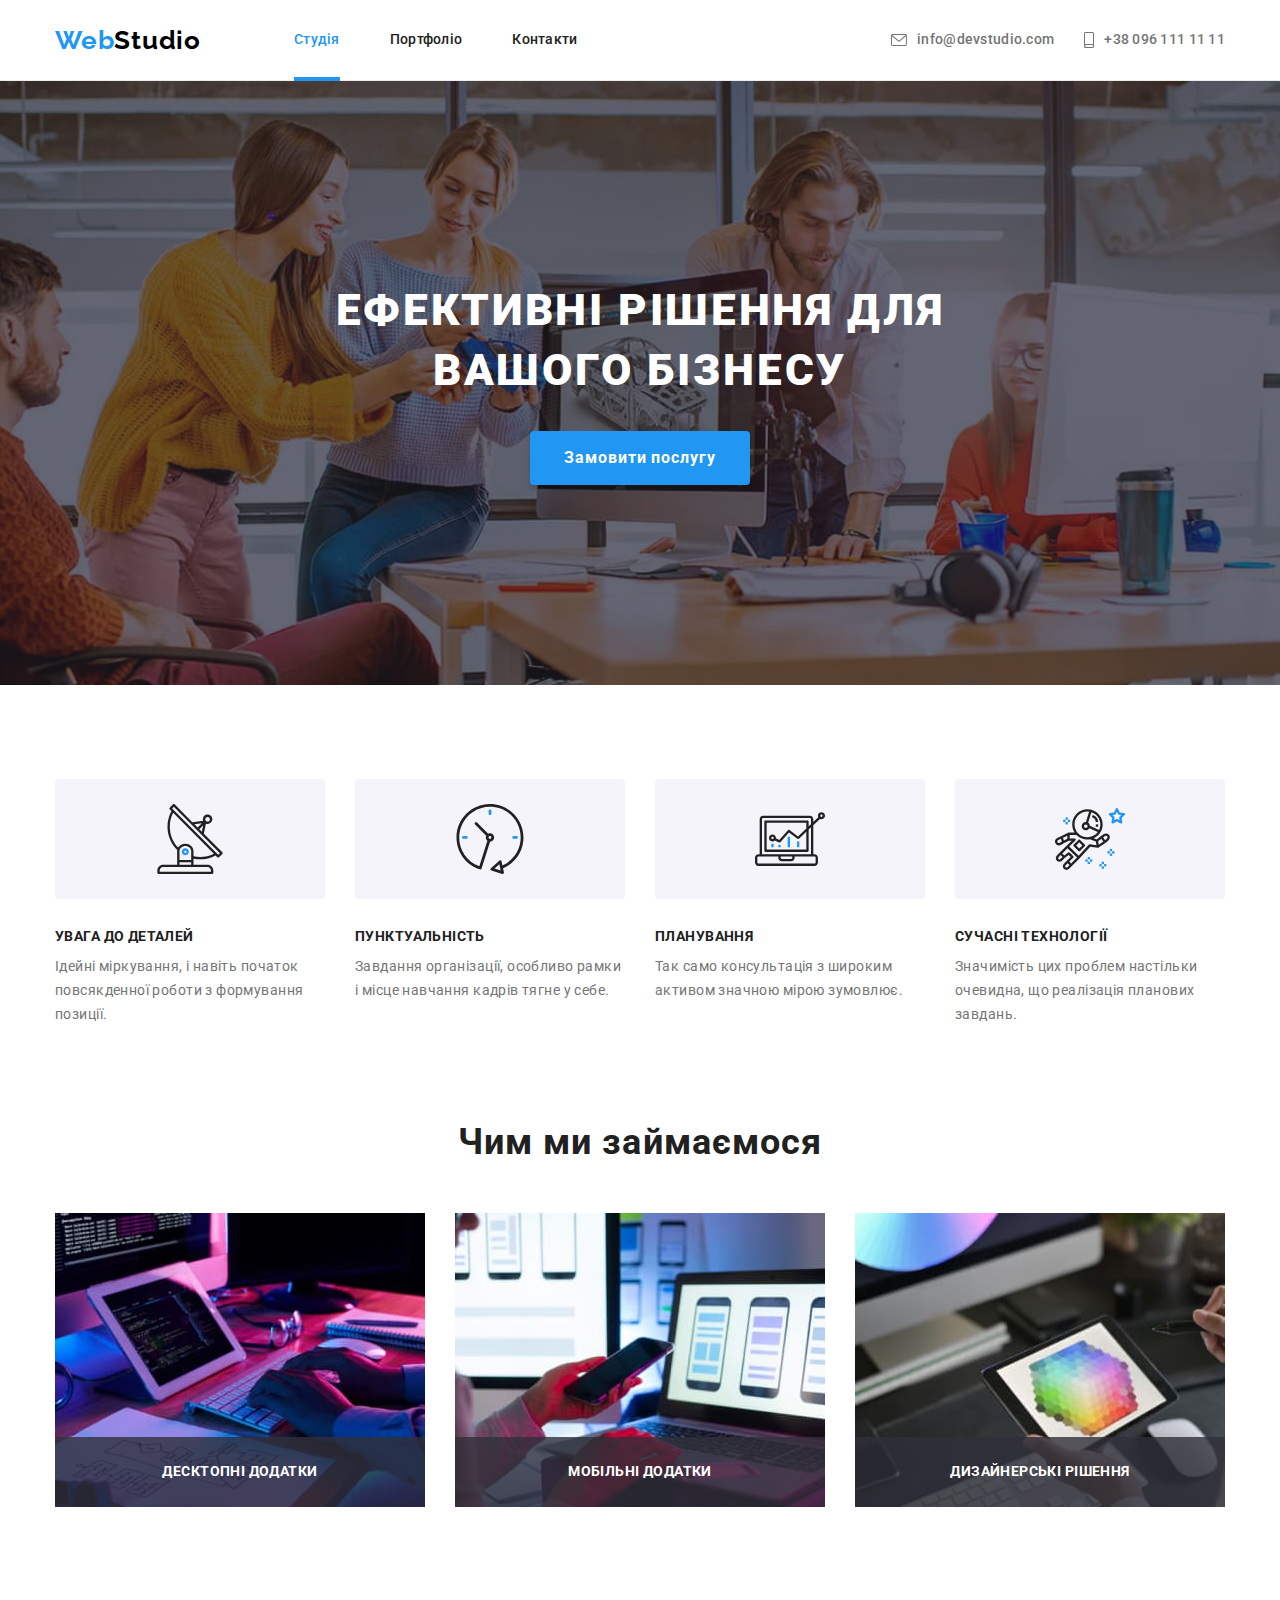
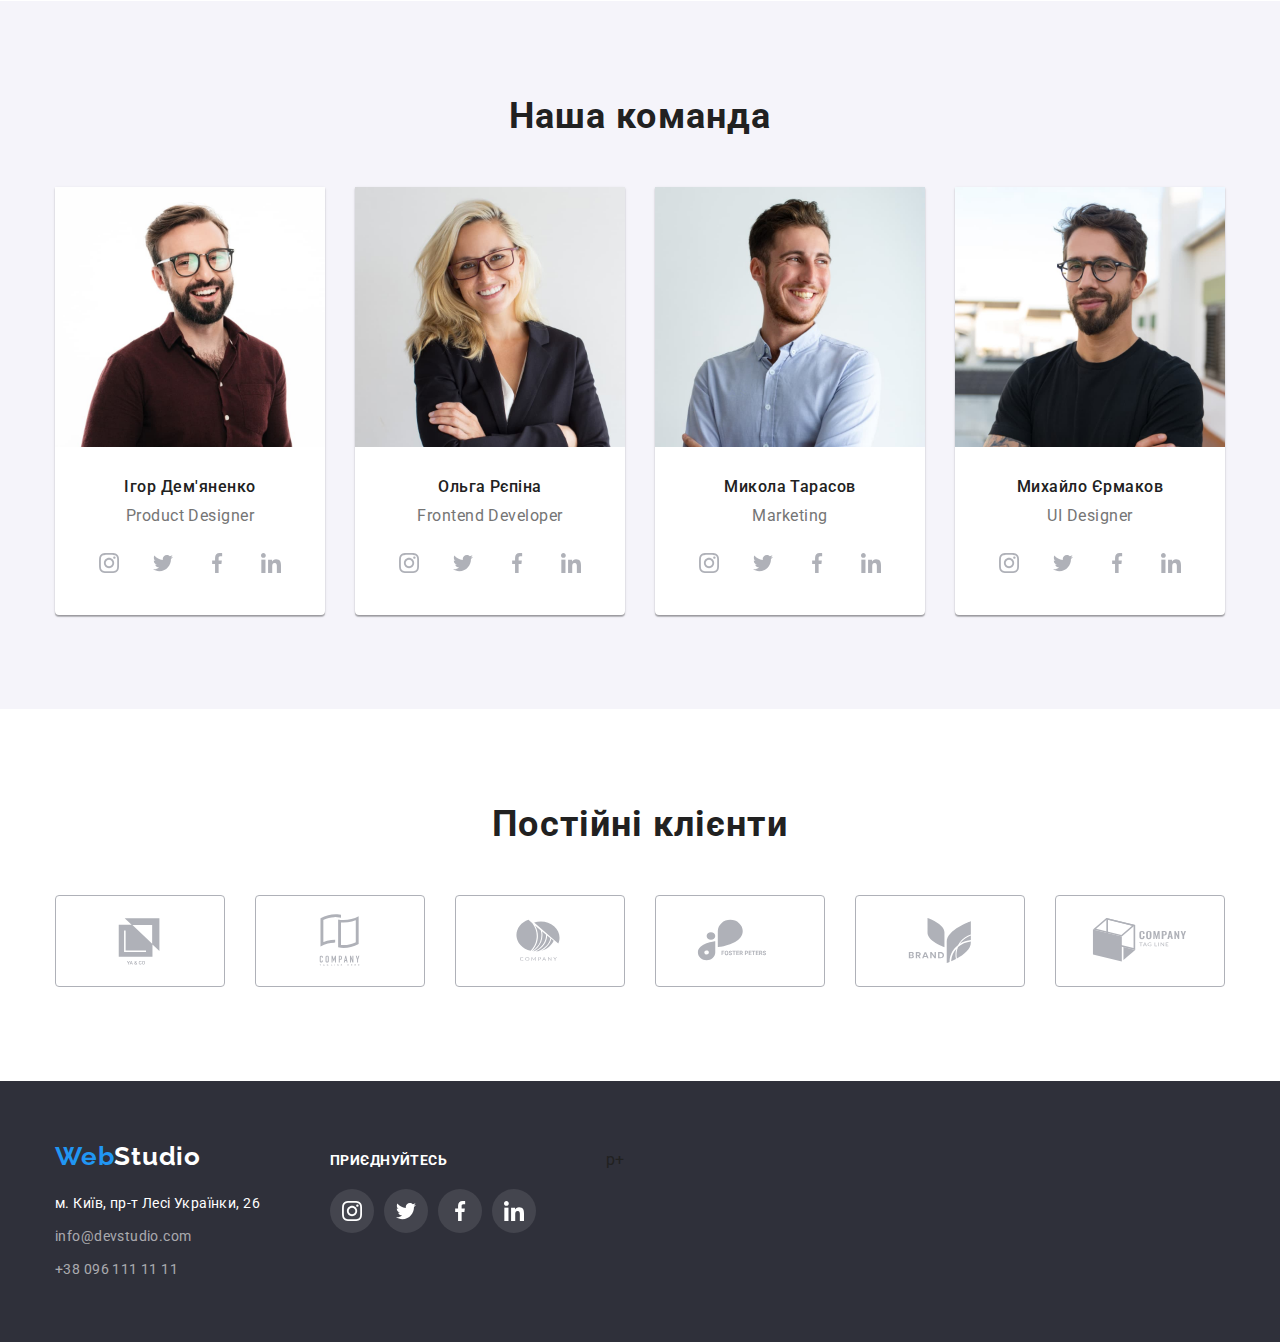
==== index.html @ f9d56d33 "Initial commit" ====
<!DOCTYPE html>
<html lang="uk">
  <head>
    <meta charset="UTF-8" />
    <meta http-equiv="X-UA-Compatible" content="IE=edge" />
    <meta name="viewport" content="width=device-width, initial-scale=1.0" />
    <title>Головна</title>
    <!--    ///   подключение шрифтов   ///    -->
    <link rel="preconnect" href="https://fonts.googleapis.com" />
    <link rel="preconnect" href="https://fonts.gstatic.com" crossorigin />
    <link
      href="https://fonts.googleapis.com/css2?family=Raleway:wght@700&family=Roboto:wght@400;500;700;900&display=swap"
      rel="stylesheet"
    />
    <!-- modern-normalize -->
    <link
      rel="stylesheet"
      href="https://cdn.jsdelivr.net/npm/modern-normalize@1.1.0/modern-normalize.min.css"
    />
    <!-- ///   подключение файла стилей   /// -->
    <link rel="stylesheet" href="./css/styles.css" />
  </head>
  <body>
    <header class="header">
      <div class="container header-container">
        <nav class="navigation">
          <a class="logo header-logo link" href="./index.html"
            ><span class="logo-span">Web</span>Studio</a
          >
          <ul class="menu list">
            <li class="menu-item">
              <a class="menu-link link link-hover link-header current" href="./index.html"
                >Студія</a
              >
            </li>
            <li class="menu-item">
              <a class="menu-link link link-hover link-header" href="./portfolio.html">Портфоліо</a>
            </li>
            <li class="menu-item">
              <a class="menu-link link link-hover link-header" href="">Контакти</a>
            </li>
          </ul>
        </nav>

        <ul class="header-contact-list list">
          <li class="header-contact-item">
            <a
              class="mailto-link link link-hover link-header header-contact-link"
              href="mailto:info@devstudio.com
"
              ><svg
                lang="uk"
                aria-label="Іконка-конверт"
                class="header-contact-list-icon"
                width="16"
                height="12"
              >
                <use href="./images/sprite.svg#icon-envelope"></use>
              </svg>
              info@devstudio.com
            </a>
          </li>
          <li>
            <a
              class="phone-number-link link link-hover link-header header-contact-link"
              href="tel:+380961111111"
              ><svg
                lang="uk"
                aria-label="Іконка телефон"
                class="header-contact-list-icon"
                width="10"
                height="16"
              >
                <use href="./images/sprite.svg#icon-smartphone"></use>
              </svg>
              +38 096 111 11 11</a
            >
          </li>
        </ul>
      </div>
    </header>

    <main>
      <section class="hero">
        <div class="container hero-container">
          <h1 class="hero-title transform">Ефективні рішення для вашого бізнесу</h1>
          <button class="button button-primary" type="button" data-modal-open>
            Замовити послугу
          </button>
        </div>
      </section>

      <section class="advantage section">
        <div class="container">
          <h2 class="visually-hidden">Наші переваги</h2>
          <ul class="advantage-list list">
            <li class="advantage-item">
              <div class="advantage-item-wrapper">
                <svg
                  lang="uk"
                  aria-label="Малюнок антени"
                  class="advantage-item-icon"
                  width="70"
                  height="70"
                >
                  <use href="./images/sprite.svg#icon-antenna"></use>
                </svg>
              </div>
              <h3 class="advantage-title transform">Увага до деталей</h3>
              <p class="advantage-text">
                Ідейні міркування, і навіть початок повсякденної роботи з формування позиції.
              </p>
            </li>

            <li class="advantage-item">
              <div class="advantage-item-wrapper">
                <svg
                  lang="uk"
                  aria-label="Малюнок годинник"
                  class="advantage-item-icon"
                  width="70"
                  height="70"
                >
                  <use href="./images/sprite.svg#icon-clock"></use>
                </svg>
              </div>

              <h3 class="advantage-title transform">Пунктуальність</h3>
              <p class="advantage-text">
                Завдання організації, особливо рамки і місце навчання кадрів тягне у себе.
              </p>
            </li>

            <li class="advantage-item">
              <div class="advantage-item-wrapper">
                <svg
                  lang="uk"
                  aria-label="Малюнокткомпютер"
                  class="advantage-item-icon"
                  width="70"
                  height="70"
                >
                  <use href="./images/sprite.svg#icon-diagram"></use>
                </svg>
              </div>

              <h3 class="advantage-title transform">Планування</h3>
              <p class="advantage-text">
                Так само консультація з широким активом значною мірою зумовлює.
              </p>
            </li>

            <li class="advantage-item">
              <div class="advantage-item-wrapper">
                <svg
                  lang="uk"
                  aria-label="Малюнок астронавт"
                  class="advantage-item-icon"
                  width="70"
                  height="70"
                >
                  <use href="./images/sprite.svg#icon-astronaut"></use>
                </svg>
              </div>
              <h3 class="advantage-title transform">Сучасні технології</h3>
              <p class="advantage-text">
                Значимість цих проблем настільки очевидна, що реалізація планових завдань.
              </p>
            </li>
          </ul>
        </div>
      </section>

      <section class="work section">
        <div class="container">
          <h2 class="work-title title">Чим ми займаємося</h2>
          <ul class="work-list list">
            <li class="work-item">
              <img
                class="work-img"
                src="./images/work_1.jpg"
                alt="Руки печатають на клавіатурі"
                width="370"
                height="294"
              />
              <div class="work-item-wrapper">
                <p class="work-item-text text transform">Десктопні додатки</p>
              </div>
            </li>
            <li class="work-item">
              <img
                class="work-img"
                src="./images/work_2.jpg"
                alt="Рука з телефоном перед монітором комп'ютера"
                width="370"
                height="294"
              />
              <div class="work-item-wrapper">
                <p class="work-item-text text transform">Мобільні додатки</p>
              </div>
            </li>
            <li class="work-item">
              <img
                class="work-img"
                src="./images/work_3.jpg"
                alt="Рука з планшетом"
                width="370"
                height="294"
              />
              <div class="work-item-wrapper">
                <p class="work-item-text text transform">Дизайнерські рішення</p>
              </div>
            </li>
          </ul>
        </div>
      </section>

      <section class="team section">
        <div class="container">
          <h2 class="team-title title">Наша команда</h2>
          <ul class="team-list list">
            <li class="team-item">
              <img
                class="team-img"
                src="./images/ihor_demianenko.jpg"
                alt="Фото Ігоря Дем'яненко"
                width="270"
                height="260"
              />
              <div class="team-item-wrapper">
                <h3 class="team-item-title">Ігор Дем'яненко</h3>
                <p class="team-item-text" lang="en">Product Designer</p>

                <ul class="team-social-list social-list list">
                  <li class="team-social-list-item">
                    <a class="team-social-link" href="https://www.instagram.com">
                      <svg
                        lang="uk"
                        aria-label="Іконка instagram"
                        class="team-social-icon"
                        width="20"
                        height="20"
                      >
                        <use href="./images/sprite.svg#icon-instagram"></use>
                      </svg>
                    </a>
                  </li>

                  <li class="team-social-list-item">
                    <a
                      class="team-social-link"
                      href="https://twitter.com/
"
                      ><svg
                        lang="uk"
                        aria-label="Іконка twitter"
                        class="team-social-icon"
                        width="20"
                        height="20"
                      >
                        <use href="./images/sprite.svg#icon-twitter"></use></svg
                    ></a>
                  </li>

                  <li class="team-social-list-item">
                    <a
                      class="team-social-link"
                      href="https://www.facebook.com/
"
                      ><svg
                        lang="uk"
                        aria-label="Іконка facebook"
                        class="team-social-icon"
                        width="20"
                        height="20"
                      >
                        <use href="./images/sprite.svg#icon-facebook"></use></svg
                    ></a>
                  </li>

                  <li class="team-social-list-item">
                    <a
                      class="team-social-link"
                      href="https://www.linkedin.com/
"
                    >
                      <svg
                        lang="uk"
                        aria-label="Іконка linkedin"
                        class="team-social-icon"
                        width="20"
                        height="20"
                      >
                        <use href="./images/sprite.svg#icon-linkedin"></use></svg
                    ></a>
                  </li>
                </ul>
              </div>
            </li>

            <li class="team-item">
              <img
                class="team-img"
                src="./images/olha_riepina.jpg"
                alt="Фото Ольгі Рєпіної"
                width="270"
                height="260"
              />
              <div class="team-item-wrapper">
                <h3 class="team-item-title">Ольга Рєпіна</h3>
                <p class="team-item-text" lang="en">Frontend Developer</p>
                <ul class="team-social-list social-list list">
                  <li class="team-social-list-item">
                    <a class="team-social-link" href="https://www.instagram.com/">
                      <svg
                        lang="uk"
                        aria-label="Іконка instagram"
                        class="team-social-icon"
                        width="20"
                        height="20"
                      >
                        <use href="./images/sprite.svg#icon-instagram"></use>
                      </svg>
                    </a>
                  </li>

                  <li class="team-social-list-item">
                    <a
                      class="team-social-link"
                      href="https://twitter.com/
"
                      ><svg
                        lang="uk"
                        aria-label="Іконка twitter"
                        class="team-social-icon"
                        width="20"
                        height="20"
                      >
                        <use href="./images/sprite.svg#icon-twitter"></use></svg
                    ></a>
                  </li>

                  <li class="team-social-list-item">
                    <a
                      class="team-social-link"
                      href="https://www.facebook.com/
"
                      ><svg
                        lang="uk"
                        aria-label="Іконка facebook"
                        class="team-social-icon"
                        width="20"
                        height="20"
                      >
                        <use href="./images/sprite.svg#icon-facebook"></use></svg
                    ></a>
                  </li>

                  <li class="team-social-list-item">
                    <a class="team-social-link" href="">
                      <svg
                        lang="uk"
                        aria-label="Іконка linkedin"
                        class="team-social-icon"
                        width="20"
                        height="20"
                      >
                        <use href="./images/sprite.svg#icon-linkedin"></use></svg
                    ></a>
                  </li>
                </ul>
              </div>
            </li>

            <li class="team-item">
              <img
                class="team-img"
                src="./images/mykola_tarasov.jpg"
                alt="Фото Миколи Тарасова"
                width="270"
                height="260"
              />
              <div class="team-item-wrapper">
                <h3 class="team-item-title">Микола Тарасов</h3>
                <p class="team-item-text" lang="en">Marketing</p>
                <ul class="team-social-list social-list list">
                  <li class="team-social-list-item">
                    <a class="team-social-link" href="https://www.instagram.com/">
                      <svg
                        lang="uk"
                        aria-label="Іконка instagram"
                        class="team-social-icon"
                        width="20"
                        height="20"
                      >
                        <use href="./images/sprite.svg#icon-instagram"></use>
                      </svg>
                    </a>
                  </li>

                  <li class="team-social-list-item">
                    <a
                      class="team-social-link"
                      href="https://twitter.com/
"
                      ><svg
                        lang="uk"
                        aria-label="Іконка twitter"
                        class="team-social-icon"
                        width="20"
                        height="20"
                      >
                        <use href="./images/sprite.svg#icon-twitter"></use></svg
                    ></a>
                  </li>

                  <li class="team-social-list-item">
                    <a
                      class="team-social-link"
                      href="https://www.facebook.com/
"
                      ><svg
                        lang="uk"
                        aria-label="Іконка facebook"
                        class="team-social-icon"
                        width="20"
                        height="20"
                      >
                        <use href="./images/sprite.svg#icon-facebook"></use></svg
                    ></a>
                  </li>

                  <li class="team-social-list-item">
                    <a class="team-social-link" href="">
                      <svg
                        lang="uk"
                        aria-label="Іконка linkedin"
                        class="team-social-icon"
                        width="20"
                        height="20"
                      >
                        <use href="./images/sprite.svg#icon-linkedin"></use></svg
                    ></a>
                  </li>
                </ul>
              </div>
            </li>

            <li class="team-item">
              <img
                class="team-img"
                src="./images/ykhailo_iermakov.jpg"
                alt="Фото Михайла Єрмакова"
                width="270"
                height="260"
              />
              <div class="team-item-wrapper">
                <h3 class="team-item-title">Михайло Єрмаков</h3>
                <p class="team-item-text" lang="en">UI Designer</p>
                <ul class="team-social-list social-list list">
                  <li class="team-social-list-item">
                    <a class="team-social-link" href="https://www.instagram.com/">
                      <svg
                        lang="uk"
                        aria-label="Іконка instagram"
                        class="team-social-icon"
                        width="20"
                        height="20"
                      >
                        <use href="./images/sprite.svg#icon-instagram"></use>
                      </svg>
                    </a>
                  </li>

                  <li class="team-social-list-item">
                    <a
                      class="team-social-link"
                      href="https://twitter.com/
"
                      ><svg
                        lang="uk"
                        aria-label="Іконка twitter"
                        class="team-social-icon"
                        width="20"
                        height="20"
                      >
                        <use href="./images/sprite.svg#icon-twitter"></use></svg
                    ></a>
                  </li>

                  <li class="team-social-list-item">
                    <a
                      class="team-social-link"
                      href="https://www.facebook.com/
"
                      ><svg
                        lang="uk"
                        aria-label="Іконка facebook"
                        class="team-social-icon"
                        width="20"
                        height="20"
                      >
                        <use href="./images/sprite.svg#icon-facebook"></use></svg
                    ></a>
                  </li>

                  <li class="team-social-list-item">
                    <a class="team-social-link" href="">
                      <svg
                        lang="uk"
                        aria-label="Іконка linkedin"
                        class="team-social-icon"
                        width="20"
                        height="20"
                      >
                        <use href="./images/sprite.svg#icon-linkedin"></use></svg
                    ></a>
                  </li>
                </ul>
              </div>
            </li>
          </ul>
        </div>
      </section>

      <section class="clients section">
        <div class="container">
          <h2 class="clients-title title">Постійні клієнти</h2>
          <ul class="clients-list list">
            <li class="clients-item">
              <a class="clients-link link" href=""
                ><svg
                  lang="uk"
                  aria-label="Логотип компанії"
                  class="clients-icon"
                  width="106"
                  height="60"
                >
                  <use href="./images/sprite.svg#icon-logo1"></use>
                </svg>
              </a>
            </li>
            <li class="clients-item">
              <a class="clients-link link" href=""
                ><svg
                  lang="uk"
                  aria-label="Логотип компанії"
                  class="clients-icon"
                  width="106"
                  height="60"
                >
                  <use href="./images/sprite.svg#icon-logo2"></use>
                </svg>
              </a>
            </li>
            <li class="clients-item">
              <a class="clients-link link" href=""
                ><svg
                  lang="uk"
                  aria-label="Логотип компанії"
                  class="clients-icon"
                  width="106"
                  height="60"
                >
                  <use href="./images/sprite.svg#icon-logo3"></use>
                </svg>
              </a>
            </li>
            <li class="clients-item">
              <a class="clients-link link" href=""
                ><svg
                  lang="uk"
                  aria-label="Логотип компанії"
                  class="clients-icon"
                  width="106"
                  height="60"
                >
                  <use href="./images/sprite.svg#icon-logo4"></use>
                </svg>
              </a>
            </li>
            <li class="clients-item">
              <a class="clients-link link" href=""
                ><svg
                  lang="uk"
                  aria-label="Логотип компанії"
                  class="clients-icon"
                  width="106"
                  height="60"
                >
                  <use href="./images/sprite.svg#icon-logo5"></use>
                </svg>
              </a>
            </li>
            <li class="clients-item">
              <a class="clients-link link" href=""
                ><svg
                  lang="uk"
                  aria-label="Логотип компанії"
                  class="clients-icon"
                  width="106"
                  height="60"
                >
                  <use href="./images/sprite.svg#icon-logo6"></use>
                </svg>
              </a>
            </li>
          </ul>
        </div>
      </section>
    </main>

    <footer class="footer">
      <div class="container footer-container">
        <div class="footer-address-wrapper">
          <a class="logo footer-logo link" href="./index.html"
            ><span class="logo-span">Web</span>Studio</a
          >

          <address class="address">
            <ul class="address-list list">
              <li class="address-item">
                <a
                  class="address-link link-hover link"
                  href="https://goo.gl/maps/Ke3SqtuffiF32a4DA"
                  target="_blank"
                  rel="noopener noreferrer nofollow"
                  >м. Київ, пр-т Лесі Українки, 26</a
                >
              </li>
              <li class="address-item">
                <a
                  class="mailto link link-hover footer-contact-link"
                  href="mailto:info@devstudio.com"
                  >info@devstudio.com
                </a>
              </li>
              <li class="address-item">
                <a class="phone-number link link-hover footer-contact-link" href="tel:+380961111111"
                  >+38 096 111 11 11</a
                >
              </li>
            </ul>
          </address>
        </div>

        <div class="footer-social-link-wrapper">
          <p class="footer-social-link-text text transform">Приєднуйтесь</p>
          <ul class="footer-social-link-list social-list list">
            <li class="footer-social-link-item">
              <a
                class="footer-social-link"
                href="https://www.instagram.com/
"
                ><svg
                  lang="uk"
                  aria-label="Іконка instagram"
                  class="footer-social-link-icon"
                  width="20"
                  height="20"
                >
                  <use href="./images/sprite.svg#icon-instagram"></use></svg
              ></a>
            </li>

            <li class="footer-social-link-item">
              <a
                class="footer-social-link"
                href="https://twitter.com/
"
                ><svg
                  lang="uk"
                  aria-label="Іконка twetter"
                  class="footer-social-link-icon"
                  width="20"
                  height="20"
                >
                  <use href="./images/sprite.svg#icon-twitter"></use></svg
              ></a>
            </li>

            <li class="footer-social-link-item">
              <a class="footer-social-link" href="https://www.facebook.com/"
                ><svg
                  lang="uk"
                  aria-label="Іконка facebook"
                  class="footer-social-link-icon"
                  width="20"
                  height="20"
                >
                  <use href="./images/sprite.svg#icon-facebook"></use></svg
              ></a>
            </li>

            <li class="footer-social-link-item">
              <a
                class="footer-social-link"
                href="https://www.linkedin.com/
"
                ><svg
                  lang="uk"
                  aria-label="Іконка linkedin"
                  class="footer-social-link-icon"
                  width="20"
                  height="20"
                >
                  <use href="./images/sprite.svg#icon-linkedin"></use></svg
              ></a>
            </li>
          </ul>
        </div>

        <div class="footer-subscription-form">p+</div>
      </div>
    </footer>
    <div class="backdrop is-hidden" data-modal>
      <div class="modal">
        <button type="button" class="modal-close-btn button" data-modal-close>
          <svg
            lang="uk"
            aria-label="Закриваюча кнопка"
            class="close-button-icon"
            width="18"
            height="18"
          >
            <use href="./images/sprite.svg#icon-close-button"></use>
          </svg>
        </button>
      </div>
    </div>
    <script src="./js/modal.js"></script>
  </body>
</html>
---- css/styles.css ----
:root {
  /* палитра цветов */
  --primary-color: #212121;
  --secondary-color: #757575;
  --secondary-color-w: #ffffff;
  --logo-color: #000000;
  --additional-color: rgba(255, 255, 255, 0.6);
  --accent-color: #2196f3;
  --secondary-accent-color: #188ce8;
  /*  рамка */
  --primary-border-color: #eeeeee;
  --secondary-border-color: #ececec;

  /* фон */
  --primary-background-color: #ffffff;
  --secondary-background-color-lige: rgba(47, 48, 58, 0.4);
  --secondary-background-color-dark: #2f303a;
  --accent-background-color: #afb1b8;
  --hero-background-color:#C4C4C4;
  --btn-background-color: #f5f4fa;
  --work-wrapper-bg-color:rgba(47, 48, 58, 0.8);
  --social-icon-background-color:rgba(255, 255, 255, 0.1);
  --overlay-bg-color:rgba(33, 150, 243, 0.9);
  --backdrop-bg-color: rgba(0, 0, 0, 0.2);
  /* текст */
  --primary-font-family: 'Roboto', sans-serif;
  --secondary-font-family: 'Raleway', sans-serif;
  /* переходы */
  --transition-dur-and-func: 1250ms cubic-bezier(0.4, 0, 0.2, 1);

}

body {
  font-family: var(--primary-font-family);
  color: var(--primary-color);
  background-color: var(--primary-background-color);
}

/* ///   сброс стилей   /// */
h1,
h2,
h3,
p {
  margin-top: 0;
  margin-bottom: 0;
  padding-left: 0;
}

ol,
ul {
  margin-top: 0;
  margin-bottom: 0;
  padding-left: 0;
}

.link {
  text-decoration: none;
}

.list {
  list-style: none;
}

img {
  display: block;
}
address {
  font-style: normal;
}

/* //////////////////////////////////////////// */
/*    ///   скрываем заголовок   ///    */
.visually-hidden {
  position: absolute;
  white-space: nowrap;
  width: 1px;
  height: 1px;
  overflow: hidden;
  border: 0;
  padding: 0;
  clip: rect(0 0 0 0);
  clip-path: inset(50%);
  margin: -1px;
}

/* //////////////////////////////////////////// */
/* общие классы */
.section {
  padding-top: 94px;
  padding-bottom: 94px;
}
.container {
  width: 1200px;
  padding-left: 15px;
  padding-right: 15px;
  margin-left: auto;
  margin-right: auto;
}
.link-header {
  display: inline-block;
  padding-top: 32px;
  padding-bottom: 32px;
  font-weight: 500;
  font-size: 14px;
  line-height: 1.14;
  letter-spacing: 0.02em;
}
.link-hover{
  transition: color var(--transition-dur-and-func);
}
.link-hover:hover,
.linc-hover:focus{
  color: var(--accent-color);
}
.title {
  font-size: 36px;
  line-height: 1.17;
  text-align: center;
  letter-spacing: 0.03em;
  margin-bottom: 50px;
}
.text{
  font-weight: 700;
    font-size: 14px;
    line-height: 1.14;
    letter-spacing: 0.03em;
    color: var(--secondary-color-w);
}
.transform {
  text-transform: uppercase;
}
.social-list {
  display: flex;
  justify-content: center;
  align-items: center;
  column-gap: 10px;
}
/* //////////////////////////////////////////// */
/* logo */
.logo {
  font-family: 'Raleway', sans-serif;
  font-weight: 700;
  font-size: 26px;
  line-height: 1.19;
  letter-spacing: 0.03em;
  color: var(--logo-color);
}
.logo-span {
  color: var(--accent-color);
}
.footer-logo {
  color: var(--secondary-color-w);
}
/*====================   HEADER   ==================== */
.header {
  border-bottom: 1px solid var(--secondary-border-color);
}
.header-container {
  display: flex;
  justify-content: space-between;
}
/* nav */
.navigation {
  display: flex;
  justify-content: center;
  align-items: center;
}
.menu {
  display: flex;
  column-gap: 50px;  
}
.menu-link{
  position: relative;

}
.header-logo {
  margin-right: 93px;
}
.menu-link {
  color: var(--primary-color);
}
/* header-contact */
.header-contact-list {
  display: flex;
  justify-content: center;
  align-items: center;
  column-gap: 30px;
}
.header-contact-link {
  display: flex;
  justify-content: center;
  align-items: center;
  color: var(--secondary-color);
}
.header-contact-list-icon {
  margin-right: 10px;
  fill: currentColor;
}
/* ////////// */
.current {
  color: var(--accent-color);
}
.current::after {
  position: absolute;
  content: "";
  display: block;
  width: 100%;
  height: 4px;
  bottom: -1px;
  background-color: var(--accent-color);
}
/* //////////////////////////////////////////// */
/*    ///   hero   ///    */
.hero {
  padding-top: 200px;
  padding-bottom: 200px;
  text-align: center;
  background-color: var(--hero-background-color);
  background-image: linear-gradient(rgba(47, 48, 58, 0.4),
        rgba(47, 48, 58, 0.4)),
      url("../images/background/hero-bg.jpg");
    background-repeat: no-repeat;
    background-position: center;
    background-size: cover;
    max-width: 1600px;
    margin-left: auto;
    margin-right: auto;
}

.hero-title {
  font-weight: 900;
  font-size: 44px;
  line-height: 1.36;
  text-align: center;
  letter-spacing: 0.06em;
  width: 696px;
  margin: 0 auto;
  color: var(--secondary-color-w);
}

/* button */
.button {
  font-family: inherit;
  cursor: pointer;
  font-size: 16px;
  border-color: transparent;
}

.button-primary {
  font-weight: 700;
  line-height: 1.88;
  letter-spacing: 0.06em;
  color: var(--secondary-color-w);
  padding: 10px 32px;
  margin-top: 30px;
  background: var(--accent-color);
  box-shadow: 0px 4px 4px rgba(0, 0, 0, 0.15);
  border-radius: 4px;
  transition: background var(--transition-dur-and-func);
}

.portfolio-button {
  font-weight: 500;
  line-height: 1.62;
  letter-spacing: 0.03em;
  padding: 6px 22px;
  border-radius: 4px;
  color: var(--primary-color);
  background-color: var(--btn-background-color);
  transition: color var(--transition-dur-and-func),
              background var(--transition-dur-and-func),
              box-shadow var(--transition-dur-and-func);

}

/* =========== */
.button-activ:active {
  color: var(--accent-color);
}

.button-primary:hover,
.button-primary:focus {
  background: var(--secondary-accent-color);
}

.portfolio-button:hover,
.portfolio-button:focus {
  color: var(--secondary-color-w);
  background: var(--accent-color);
  box-shadow: 0px 3px 1px rgba(0, 0, 0, 0.1), 0px 1px 2px rgba(0, 0, 0, 0.08),
    0px 2px 2px rgba(0, 0, 0, 0.12);
}

/* ///////////////////////////////////////////// */

/*    ///   advantage   ///    */
.advantage-list {
  display: flex;
  justify-content: space-between;
  column-gap: 30px;
}

.advantage-item { 
  flex-basis: calc((100% - 90px) / 4);
}
.advantage-item-wrapper{
  display: flex;
  justify-content: center;
  align-items: center;
  padding: 25px 100px;
  background: #F5F4FA;
  border-radius: 4px;
  margin-bottom: 30px;
}
.advantage-title {
  font-size: 14px;
  line-height: 1.14;
  letter-spacing: 0.03em;
  margin-bottom: 10px;
}

.advantage-text {
  font-size: 14px;
  line-height: 1.71;
  letter-spacing: 0.03em;
  color: var(--secondary-color);
}

/* ///////////////////////////////////////////// */
/*    ///   work   /// */
/* ///////////////////////////////////////////// */

.work {
  padding-top: 0;
}

.work-list {
  display: flex;
  justify-content: space-between;
  column-gap: 30px;
}

.work-item {
  position: relative;
  flex-basis: calc((100% - 60px) / 3);
}
.work-item-wrapper{
  position: absolute;
  bottom:0;
  text-align: center;
  width: 100%;
  /* height: 70px; */  
  padding-top: 27px;
  padding-bottom: 27px;
  background-color: var(--work-wrapper-bg-color);

}
/* ///////////////////////////////////////////// */

/*    ///   team   ///    */
.team {
  background-color: var(--btn-background-color);
}
.team-list {
  display: flex;
  justify-content: space-between;
  column-gap: 30px;
}
.team-item {
  background-color: var(--primary-background-color);  
  box-shadow: 0px 1px 3px rgba(0, 0, 0, 0.12), 0px 1px 1px rgba(0, 0, 0, 0.14),
    0px 2px 1px rgba(0, 0, 0, 0.2);
  border-radius: 0px 0px 4px 4px;
  flex-basis: calc((100% - 90px) / 4);
}
.team-item-wrapper {
  padding-top: 30px;
  padding-bottom: 30px;
}
.team-item-title {
  font-weight: 500;
  font-size: 16px;
  line-height: 1.19;
  text-align: center;
  letter-spacing: 0.03em;
  margin-bottom: 10px;
}
.team-item-text {
  font-size: 16px;
  line-height: 1.19;
  text-align: center;
  letter-spacing: 0.03em;
  margin-bottom: 16px;
  color: var(--secondary-color);
}
 .team-social-list-item{
  display: flex;
  justify-content: center;
  align-items: center;  
}
.team-social-link{
  display: flex;
  justify-content: center;
  align-items: center;
  width: 44px;
  height: 44px;
  background-color: var(--primary-background-color);
  border-radius: 50%;
  color: var(--accent-background-color);
  transition: color var(--transition-dur-and-func),
              background-color var(--transition-dur-and-func);
}           
 .team-social-icon{
  fill: currentColor;
}
.team-social-link:hover,
.team-social-link:focus {
  background-color: var(--accent-color);
  color: var(--secondary-color-w);
}
/* ///////////////////////////////////////////// */
/*    ///   clients   ///    */
.clients-list{
  display: flex;
  column-gap: 30px;
  }

.clients-link{
  display: flex;
    align-items: center;
    justify-content: center;
    width: 170px;
    height: 92px;
    border: 1px solid var(--accent-background-color) ;
    border-radius: 4px;
    color:var(--accent-background-color);
    transition: color var(--transition-dur-and-func),
                border-color var(--transition-dur-and-func);
}
.clients-icon{
  fill: currentColor;
}
.clients-link:hover,
.clients-link:focus{
  color: var(--accent-color);
  border-color: var(--accent-color);
}
/* ///////////////////////////////////////////// */
/*    ///   footer   ///    */
.footer {
  background-color: var(--secondary-background-color-dark);
  padding-top: 60px;
  padding-bottom: 60px;
}
.footer-container{
  display: flex;  
  align-items: baseline;
  gap: 70px;
}
.address {
  margin-top: 20px;
}
.address-item:not(:last-child) {
  margin-bottom: 9px;
}
.address-link {
  font-size: 14px;
  line-height: 1.71;
  letter-spacing: 0.03em;
  color: var(--secondary-color-w);
}
.footer-contact-link {
  font-size: 14px;
  line-height: 1.71;
  letter-spacing: 0.03em;
  color: var(--additional-color);
}
/* =============== */
/* .footer-social-link-wrapper{
} */
.footer-social-link-text{ 
  margin-bottom: 20px;
}
.footer-social-link{
  display: flex;
  justify-content: center;
  align-items: center;
  width: 44px;
  height: 44px;  
  border-radius: 50%;
  background-color: var(--social-icon-background-color);
  color: var(--secondary-color-w);
  transition: background-color var(--transition-dur-and-func);
}
.footer-social-link-icon{
  fill: currentColor;  
}
.footer-social-link:hover,
.footer-social-link:focus{
  background-color: var(--accent-color);
}

/* .current {  
  color: var(--accent-color);
}
.current::after{
  position: absolute;
  content: "";
  display: block;
  width: 100%;
  height: 4px;
  bottom: 0; 
  background-color: var(--accent-color);
} */
/* ///////////////////////////////////////////// */
/*    ///   portfolio   ///    */

.portfolio-list-btn {
  display: flex;
  justify-content: center;
  align-items: center;
  column-gap: 8px;
  margin-bottom: 50px;
}

.portfolio-list-clients {    
  display: flex;
  flex-wrap: wrap;
  column-gap: 30px;
  row-gap: 30px;
}

.portfolio-item-clients {
  flex-basis: calc((100% - 60px) / 3);
}
.portfolio-item-clients-link{
  display: inline-block;
  transition: box-shadow var(--transition-dur-and-func);
}
.portfolio-item-clients-link:hover,
.portfolio-item-clients-link:focus {
  box-shadow: 0px 1px 1px rgba(0, 0, 0, 0.12),
              0px 4px 4px rgba(0, 0, 0, 0.06),
              1px 4px 6px rgba(0, 0, 0, 0.16);
}
.portfolio-item-clients-wrapper {
  border: 1px solid var(--primary-border-color);
  border-top: none;
  /* border-right: 1px solid var(--primary-border-color);
  border-bottom: 1px solid var(--primary-border-color);
  border-left: 1px solid var(--primary-border-color); */
  padding: 20px 24px;
}
.portfolio-item-clients-title {
  font-size: 18px;
  line-height: 2;
  letter-spacing: 0.06em;
  color: var(--primary-color);
  margin-bottom: 4px;
}
.portfolio-item-clients-text {
  line-height: 1.88;
  letter-spacing: 0.03em;
  color: var(--secondary-color);
}
.overlay-wrapper{
  position: relative;
  overflow: hidden;  
}
.overlay{
  position: absolute;
  top: 0;
  left: 0;
  width: 100%;
  height: 100%;
  overflow: auto;  
  background-color: var(--overlay-bg-color);
  color: var(--secondary-color-w);
  font-size: 18px;
  line-height: 1.56;
  letter-spacing: 0.03em;
  overflow: auto;
  padding: 63px 24px;
  transform: translateY(100%);
  transition: transform var(--transition-dur-and-func);  
  } 
.portfolio-item-clients-link:hover .overlay,
.portfolio-item-clients-link:focus .overlay {
      transform: translateY(0%);
}

  


/* ///////////////////////////////////////////// */
/*    ///   modal-window   ///    */
.backdrop{
  position: fixed;
  top: 0;
  left: 0;
  z-index: 100;
  width: 100%;
  height: 100%;
  background-color: var(--backdrop-bg-color);
  transition: opacity var(--transition-dur-and-func),
              visibility var(--transition-dur-and-func);
}
.backdrop.is-hidden {
  opacity: 0;
  visibility: hidden;
  pointer-events: none;
}
.modal{
  position: absolute;
  top: 50%;
  left: 50%;
  transform: translate(-50%, -50%);
  width: 528px;
  height: 581px;
  background-color: var(--primary-background-color);
  box-shadow: 0px 1px 3px rgba(0, 0, 0, 0.12), 0px 1px 1px rgba(0, 0, 0, 0.14), 0px 2px 1px rgba(0, 0, 0, 0.2);
  border-radius: 4px;
} 
.modal-close-btn{
  position: absolute;
  top: 8px;
  right: 8px;
  display: flex;
  justify-content: center;
  align-items: center;
  width: 30px;
  height: 30px; 
  padding: 0; 
  background-color: var(--primary-background-color);
  border: 1px solid rgba(0, 0, 0, 0.1);
  border-radius: 50%;
}
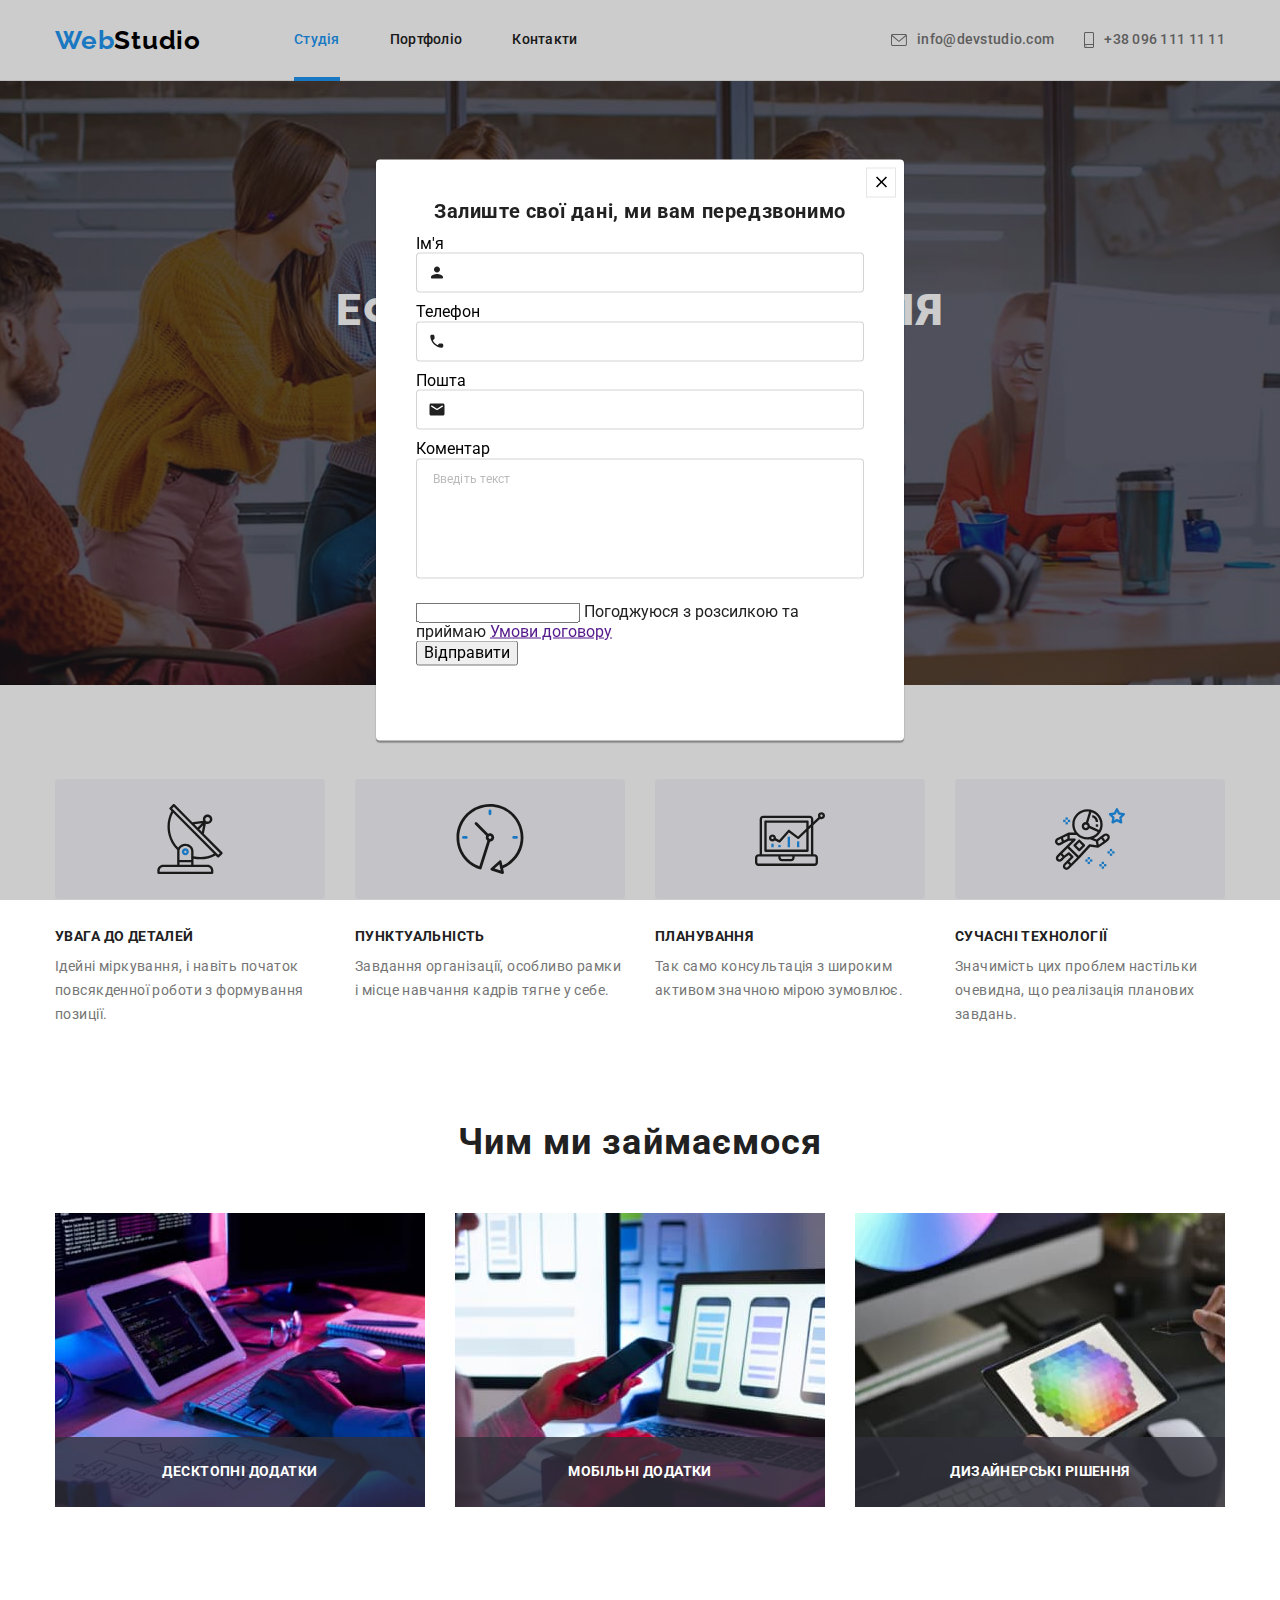
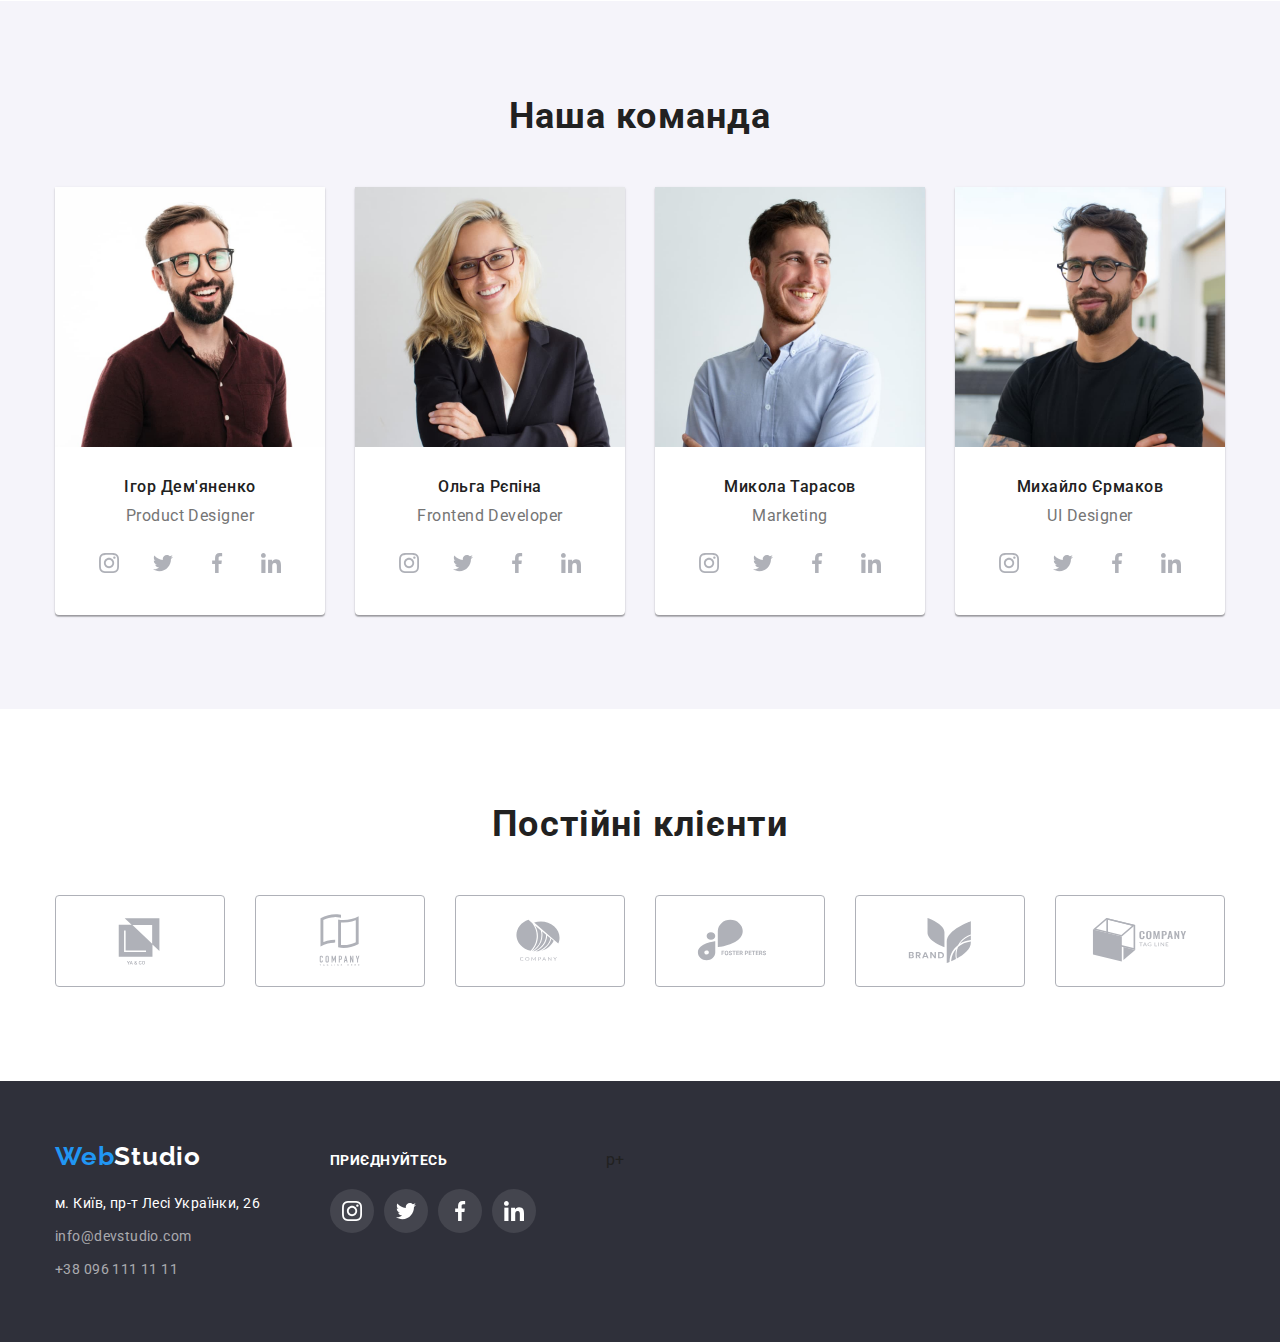
==== commit 785901e6: "Добавляет инпуты" ====
--- a/index.html
+++ b/index.html
@@ -713,7 +713,8 @@
         <div class="footer-subscription-form">p+</div>
       </div>
     </footer>
-    <div class="backdrop is-hidden" data-modal>
+
+    <div class="backdrop" data-modal>
       <div class="modal">
         <button type="button" class="modal-close-btn button" data-modal-close>
           <svg
@@ -726,6 +727,85 @@
             <use href="./images/sprite.svg#icon-close-button"></use>
           </svg>
         </button>
+        <p class="modal-form-title">Залиште свої дані, ми вам передзвонимо</p>
+        <form class="modal-form">
+          <div class="field-wrapper">
+            <label class="modal-form-field">
+              <span class="modal-form-field-desc"></span> Ім'я
+              <span class="modal-form-field-wrapper">
+                <input
+                  type="text"
+                  class="modal-form-input"
+                  pattern="[a-zA_Zа-яА-ЯіІїЇ]+"
+                  name="user_name"
+                />
+                <svg
+                  lang="uk"
+                  aria-label="Іконка користувача"
+                  class="modal-form-input-icon"
+                  width="18"
+                  height="18"
+                >
+                  <use href="./images/sprite.svg#icon-input-user"></use>
+                </svg>
+              </span>
+            </label>
+
+            <label class="modal-form-field">
+              Teлефон
+              <span class="modal-form-field-wrapper">
+                <input
+                  type="tel"
+                  class="modal-form-input"
+                  pattern="[0-9]{3}-[0-9]{3}-[0=9]{2}-[0-9]{2}"
+                  title="xxx-xxx-xx-xx"
+                  name="user_phone"
+                />
+                <svg
+                  lang="uk"
+                  aria-label="Іконка телефон"
+                  class="modal-form-input-icon"
+                  width="18"
+                  height="18"
+                >
+                  <use href="./images/sprite.svg#icon-input-phone"></use>
+                </svg>
+              </span>
+            </label>
+
+            <label class="modal-form-field">
+              Пошта
+              <span class="modal-form-field-wrapper">
+                <input type="email" class="modal-form-input" name="user_email" />
+                <svg
+                  lang="uk"
+                  aria-label="Іконка пошта"
+                  class="modal-form-input-icon"
+                  width="18"
+                  height="18"
+                >
+                  <use href="./images/sprite.svg#icon-input-email"></use>
+                </svg>
+              </span>
+            </label>
+
+            <label class="modal-form-field">
+              Коментар
+              <textarea
+                name="user_message"
+                class="modal-form-message"
+                placeholder="Введіть текст"
+              ></textarea>
+            </label>
+          </div>
+
+          <label class="modal-form-check-field">
+            <input type="check" class="modal-form-check" name="user_policy" required />
+            Погоджуюся з розсилкою та приймаю <a href="">Умови договору</a>
+          </label>
+
+          <button type="submit" class="modal-form-submit">Відправити</button>
+        </form>
       </div>
     </div>
     <script src="./js/modal.js"></script>
--- a/css/styles.css
+++ b/css/styles.css
@@ -7,9 +7,14 @@
   --additional-color: rgba(255, 255, 255, 0.6);
   --accent-color: #2196f3;
   --secondary-accent-color: #188ce8;
+  --modal-form-color: rgba(117, 117, 117, 0.5);
+  --text-field-color:#000000;
+  
   /*  рамка */
   --primary-border-color: #eeeeee;
   --secondary-border-color: #ececec;
+  --modal-btn-border-color:rgba(0, 0, 0, 0.1);
+  --modal-form-border-color: rgba(33, 33, 33, 0.2);
 
   /* фон */
   --primary-background-color: #ffffff;
@@ -26,7 +31,7 @@
   --primary-font-family: 'Roboto', sans-serif;
   --secondary-font-family: 'Raleway', sans-serif;
   /* переходы */
-  --transition-dur-and-func: 1250ms cubic-bezier(0.4, 0, 0.2, 1);
+  --transition-dur-and-func: 250ms cubic-bezier(0.4, 0, 0.2, 1);
 
 }
 
@@ -588,10 +593,6 @@
 .portfolio-item-clients-link:focus .overlay {
       transform: translateY(0%);
 }
-
-  
-
-
 /* ///////////////////////////////////////////// */
 /*    ///   modal-window   ///    */
 .backdrop{
@@ -617,6 +618,7 @@
   transform: translate(-50%, -50%);
   width: 528px;
   height: 581px;
+  padding: 40px;
   background-color: var(--primary-background-color);
   box-shadow: 0px 1px 3px rgba(0, 0, 0, 0.12), 0px 1px 1px rgba(0, 0, 0, 0.14), 0px 2px 1px rgba(0, 0, 0, 0.2);
   border-radius: 4px;
@@ -633,5 +635,100 @@
   padding: 0; 
   background-color: var(--primary-background-color);
   border: 1px solid rgba(0, 0, 0, 0.1);
-  border-radius: 50%;
-}
+} 
+.close-button-icon{
+  transition: fill var(--transition-dur-and-func);
+}  
+  .modal-close-btn:hover{
+    fill: var(--accent-color);
+  }
+/* ////////////////////////////////////////////////// */
+               /*    ///   form   ///    */
+ 
+.modal-form-title{
+  font-weight: 700;
+  font-size: 20px;
+  line-height: 1.15;
+  text-align: center;
+  letter-spacing: 0.03em;
+  margin-bottom: 12px;
+}
+.field-wrapper {
+  margin-bottom: 20px;
+}
+.modal-form-field{
+  display: block;
+ color: var(--text-field-color);
+}
+.modal-form-field:not(:last-child) {
+  margin-bottom: 10px;
+}
+.modal-form-field-desc{
+  font-size: 12px;
+  line-height: 1.17;
+  letter-spacing: 0.01em;
+  color: var(--secondary-color);
+  margin-bottom: 4px;
+}
+.modal-form-field-wrapper{
+  position: relative;
+  display: block;
+}
+.modal-form-input{   
+  width: 100%;
+  height: 40px;
+  border: 1px solid var(--modal-form-border-color);
+  border-radius: 4px;
+  padding-left: 42px;
+  transition: border-color var(--transition-dur-and-func);
+}
+.modal-form-input:focus{
+  outline: none;
+  border-color: var(--accent-color);
+}
+.modal-form-input-icon{
+  position: absolute;
+  top: 50%;
+  transform: translateY(-50%);
+  left: 12px;
+  fill: var(--primary-color);
+  transition: fill var(--transition-dur-and-func);
+}
+.modal-form-input:focus + .modal-form-input-icon{
+  fill: var(--accent-color);
+}
+/* //////////// */
+.modal-form-message {  
+  width: 100%;
+  height: 120px;
+  padding: 12px 16px;
+  border: 1px solid var(--modal-form-border-color);
+  border-radius: 4px;
+  resize: none;
+  transition: border-color var(--transition-dur-and-func);
+}
+.modal-form-message::placeholder{
+  font-size: 12px;
+  line-height: 1.17;
+  letter-spacing: 0.01em;
+  color:var(--modal-form-color);
+}
+.modal-form-message:focus{
+  outline: none;
+  border-color: var(--accent-color);
+}
+
+/* .modal-form-check-field{
+  display: block;
+} */
+
+
+.modal-form-check{
+  font-size: 12px;
+  line-height: 1.17;
+   letter-spacing: 0.01em;  
+   color: var(--modal-form-color);
+}
+.modal-form-submit{
+  display: block;
+}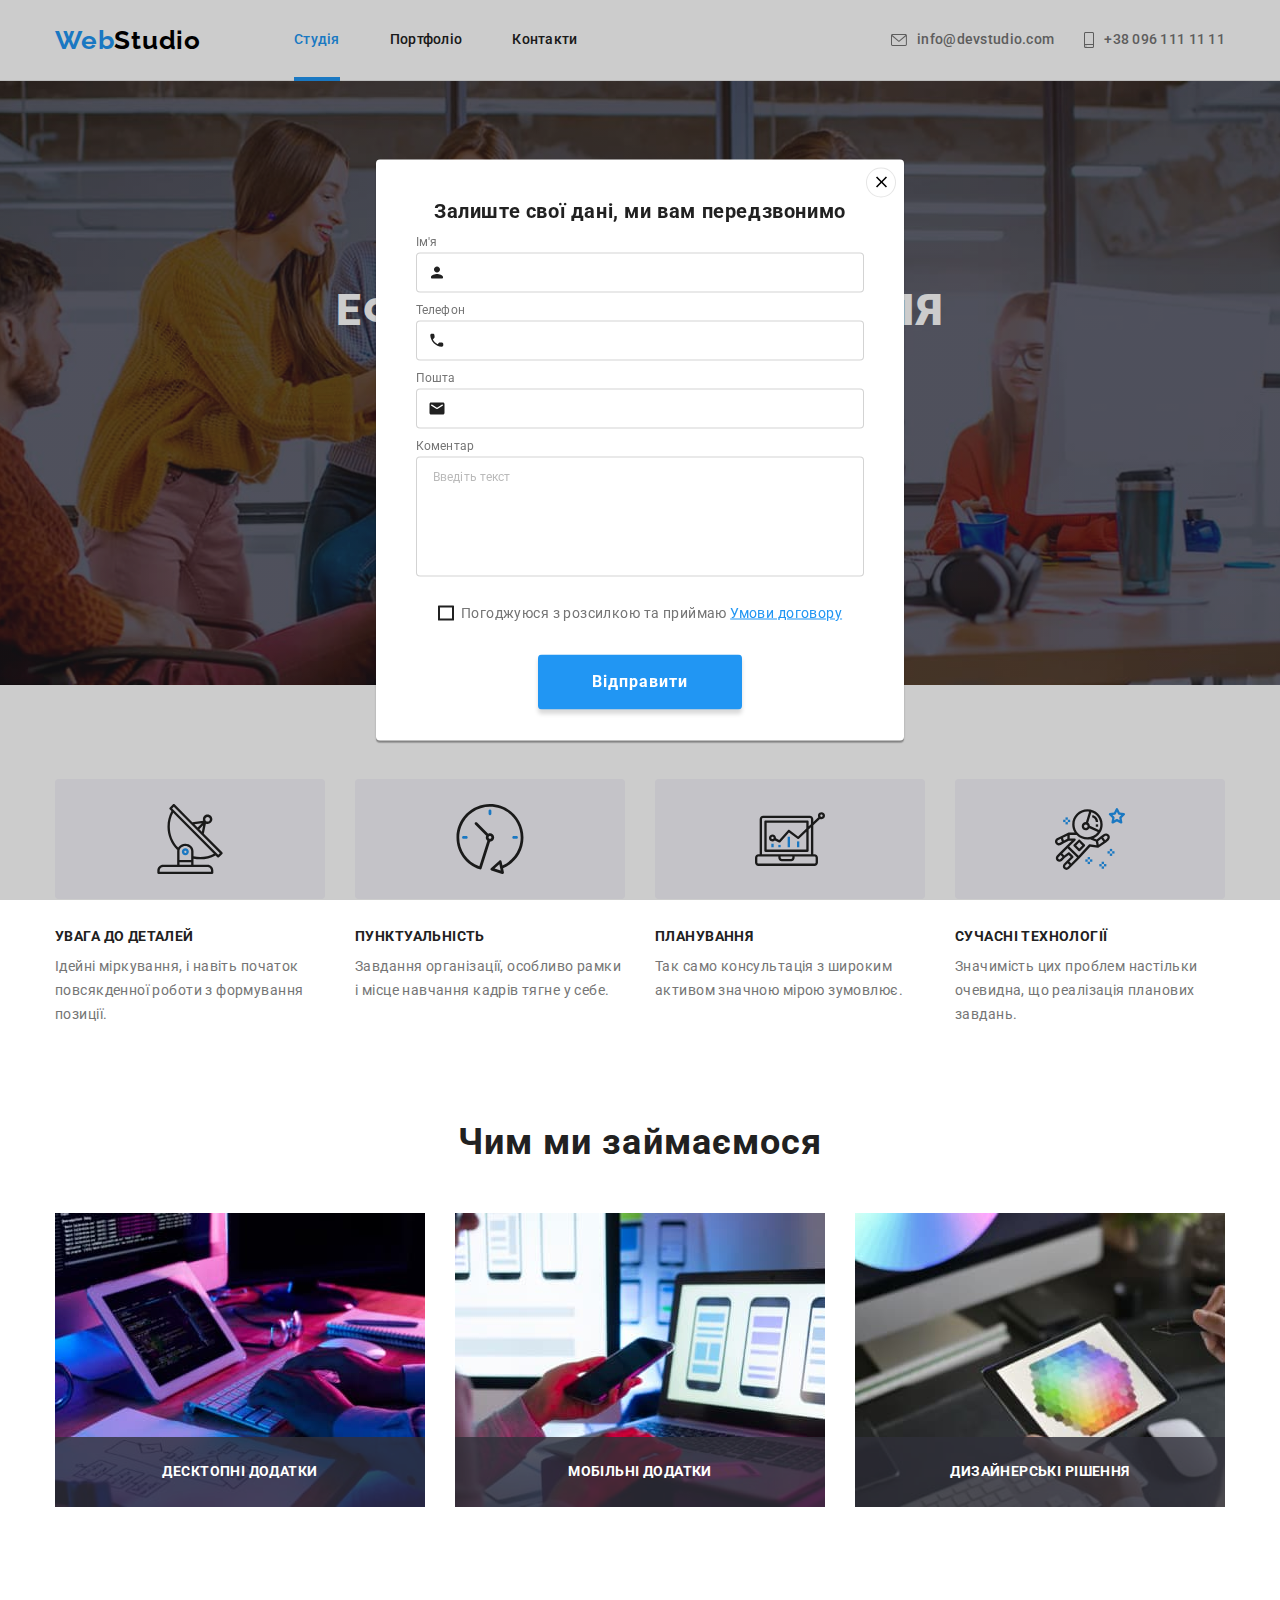
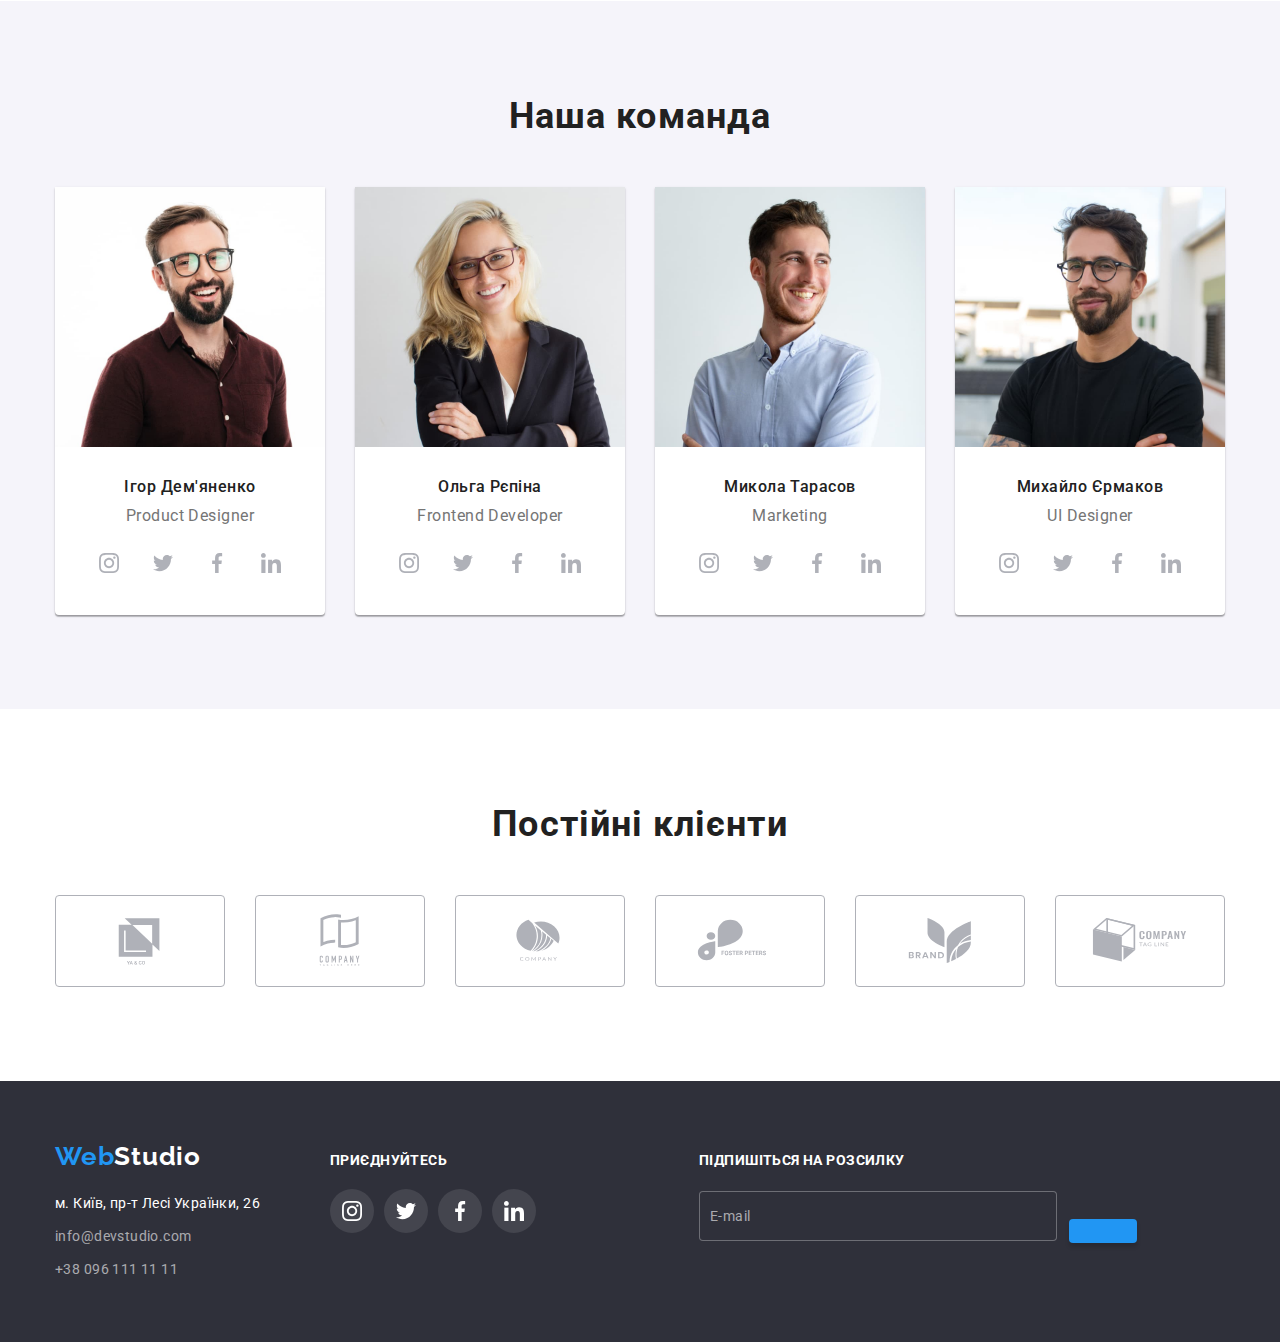
==== commit 75658b2b: "Добавляет дз с недоработками -" ====
--- a/index.html
+++ b/index.html
@@ -3,11 +3,18 @@
   <head>
     <meta charset="UTF-8" />
     <meta http-equiv="X-UA-Compatible" content="IE=edge" />
-    <meta name="viewport" content="width=device-width, initial-scale=1.0" />
+    <meta
+      name="viewport"
+      content="width=device-width, initial-scale=1.0"
+    />
     <title>Головна</title>
     <!--    ///   подключение шрифтов   ///    -->
     <link rel="preconnect" href="https://fonts.googleapis.com" />
-    <link rel="preconnect" href="https://fonts.gstatic.com" crossorigin />
+    <link
+      rel="preconnect"
+      href="https://fonts.gstatic.com"
+      crossorigin
+    />
     <link
       href="https://fonts.googleapis.com/css2?family=Raleway:wght@700&family=Roboto:wght@400;500;700;900&display=swap"
       rel="stylesheet"
@@ -29,15 +36,23 @@
           >
           <ul class="menu list">
             <li class="menu-item">
-              <a class="menu-link link link-hover link-header current" href="./index.html"
+              <a
+                class="menu-link link link-hover link-header current"
+                href="./index.html"
                 >Студія</a
               >
             </li>
             <li class="menu-item">
-              <a class="menu-link link link-hover link-header" href="./portfolio.html">Портфоліо</a>
+              <a
+                class="menu-link link link-hover link-header"
+                href="./portfolio.html"
+                >Портфоліо</a
+              >
             </li>
             <li class="menu-item">
-              <a class="menu-link link link-hover link-header" href="">Контакти</a>
+              <a class="menu-link link link-hover link-header" href=""
+                >Контакти</a
+              >
             </li>
           </ul>
         </nav>
@@ -83,8 +98,14 @@
     <main>
       <section class="hero">
         <div class="container hero-container">
-          <h1 class="hero-title transform">Ефективні рішення для вашого бізнесу</h1>
-          <button class="button button-primary" type="button" data-modal-open>
+          <h1 class="hero-title transform">
+            Ефективні рішення для вашого бізнесу
+          </h1>
+          <button
+            class="button button-primary"
+            type="button"
+            data-modal-open
+          >
             Замовити послугу
           </button>
         </div>
@@ -106,9 +127,12 @@
                   <use href="./images/sprite.svg#icon-antenna"></use>
                 </svg>
               </div>
-              <h3 class="advantage-title transform">Увага до деталей</h3>
+              <h3 class="advantage-title transform">
+                Увага до деталей
+              </h3>
               <p class="advantage-text">
-                Ідейні міркування, і навіть початок повсякденної роботи з формування позиції.
+                Ідейні міркування, і навіть початок повсякденної
+                роботи з формування позиції.
               </p>
             </li>
 
@@ -125,9 +149,12 @@
                 </svg>
               </div>
 
-              <h3 class="advantage-title transform">Пунктуальність</h3>
+              <h3 class="advantage-title transform">
+                Пунктуальність
+              </h3>
               <p class="advantage-text">
-                Завдання організації, особливо рамки і місце навчання кадрів тягне у себе.
+                Завдання організації, особливо рамки і місце навчання
+                кадрів тягне у себе.
               </p>
             </li>
 
@@ -146,7 +173,8 @@
 
               <h3 class="advantage-title transform">Планування</h3>
               <p class="advantage-text">
-                Так само консультація з широким активом значною мірою зумовлює.
+                Так само консультація з широким активом значною мірою
+                зумовлює.
               </p>
             </li>
 
@@ -159,12 +187,17 @@
                   width="70"
                   height="70"
                 >
-                  <use href="./images/sprite.svg#icon-astronaut"></use>
-                </svg>
-              </div>
-              <h3 class="advantage-title transform">Сучасні технології</h3>
+                  <use
+                    href="./images/sprite.svg#icon-astronaut"
+                  ></use>
+                </svg>
+              </div>
+              <h3 class="advantage-title transform">
+                Сучасні технології
+              </h3>
               <p class="advantage-text">
-                Значимість цих проблем настільки очевидна, що реалізація планових завдань.
+                Значимість цих проблем настільки очевидна, що
+                реалізація планових завдань.
               </p>
             </li>
           </ul>
@@ -184,7 +217,9 @@
                 height="294"
               />
               <div class="work-item-wrapper">
-                <p class="work-item-text text transform">Десктопні додатки</p>
+                <p class="work-item-text text transform">
+                  Десктопні додатки
+                </p>
               </div>
             </li>
             <li class="work-item">
@@ -196,7 +231,9 @@
                 height="294"
               />
               <div class="work-item-wrapper">
-                <p class="work-item-text text transform">Мобільні додатки</p>
+                <p class="work-item-text text transform">
+                  Мобільні додатки
+                </p>
               </div>
             </li>
             <li class="work-item">
@@ -208,7 +245,9 @@
                 height="294"
               />
               <div class="work-item-wrapper">
-                <p class="work-item-text text transform">Дизайнерські рішення</p>
+                <p class="work-item-text text transform">
+                  Дизайнерські рішення
+                </p>
               </div>
             </li>
           </ul>
@@ -229,11 +268,16 @@
               />
               <div class="team-item-wrapper">
                 <h3 class="team-item-title">Ігор Дем'яненко</h3>
-                <p class="team-item-text" lang="en">Product Designer</p>
+                <p class="team-item-text" lang="en">
+                  Product Designer
+                </p>
 
                 <ul class="team-social-list social-list list">
                   <li class="team-social-list-item">
-                    <a class="team-social-link" href="https://www.instagram.com">
+                    <a
+                      class="team-social-link"
+                      href="https://www.instagram.com"
+                    >
                       <svg
                         lang="uk"
                         aria-label="Іконка instagram"
@@ -241,7 +285,9 @@
                         width="20"
                         height="20"
                       >
-                        <use href="./images/sprite.svg#icon-instagram"></use>
+                        <use
+                          href="./images/sprite.svg#icon-instagram"
+                        ></use>
                       </svg>
                     </a>
                   </li>
@@ -258,7 +304,9 @@
                         width="20"
                         height="20"
                       >
-                        <use href="./images/sprite.svg#icon-twitter"></use></svg
+                        <use
+                          href="./images/sprite.svg#icon-twitter"
+                        ></use></svg
                     ></a>
                   </li>
 
@@ -274,7 +322,9 @@
                         width="20"
                         height="20"
                       >
-                        <use href="./images/sprite.svg#icon-facebook"></use></svg
+                        <use
+                          href="./images/sprite.svg#icon-facebook"
+                        ></use></svg
                     ></a>
                   </li>
 
@@ -291,7 +341,9 @@
                         width="20"
                         height="20"
                       >
-                        <use href="./images/sprite.svg#icon-linkedin"></use></svg
+                        <use
+                          href="./images/sprite.svg#icon-linkedin"
+                        ></use></svg
                     ></a>
                   </li>
                 </ul>
@@ -308,10 +360,15 @@
               />
               <div class="team-item-wrapper">
                 <h3 class="team-item-title">Ольга Рєпіна</h3>
-                <p class="team-item-text" lang="en">Frontend Developer</p>
+                <p class="team-item-text" lang="en">
+                  Frontend Developer
+                </p>
                 <ul class="team-social-list social-list list">
                   <li class="team-social-list-item">
-                    <a class="team-social-link" href="https://www.instagram.com/">
+                    <a
+                      class="team-social-link"
+                      href="https://www.instagram.com/"
+                    >
                       <svg
                         lang="uk"
                         aria-label="Іконка instagram"
@@ -319,7 +376,9 @@
                         width="20"
                         height="20"
                       >
-                        <use href="./images/sprite.svg#icon-instagram"></use>
+                        <use
+                          href="./images/sprite.svg#icon-instagram"
+                        ></use>
                       </svg>
                     </a>
                   </li>
@@ -336,7 +395,9 @@
                         width="20"
                         height="20"
                       >
-                        <use href="./images/sprite.svg#icon-twitter"></use></svg
+                        <use
+                          href="./images/sprite.svg#icon-twitter"
+                        ></use></svg
                     ></a>
                   </li>
 
@@ -352,7 +413,9 @@
                         width="20"
                         height="20"
                       >
-                        <use href="./images/sprite.svg#icon-facebook"></use></svg
+                        <use
+                          href="./images/sprite.svg#icon-facebook"
+                        ></use></svg
                     ></a>
                   </li>
 
@@ -365,7 +428,9 @@
                         width="20"
                         height="20"
                       >
-                        <use href="./images/sprite.svg#icon-linkedin"></use></svg
+                        <use
+                          href="./images/sprite.svg#icon-linkedin"
+                        ></use></svg
                     ></a>
                   </li>
                 </ul>
@@ -385,7 +450,10 @@
                 <p class="team-item-text" lang="en">Marketing</p>
                 <ul class="team-social-list social-list list">
                   <li class="team-social-list-item">
-                    <a class="team-social-link" href="https://www.instagram.com/">
+                    <a
+                      class="team-social-link"
+                      href="https://www.instagram.com/"
+                    >
                       <svg
                         lang="uk"
                         aria-label="Іконка instagram"
@@ -393,7 +461,9 @@
                         width="20"
                         height="20"
                       >
-                        <use href="./images/sprite.svg#icon-instagram"></use>
+                        <use
+                          href="./images/sprite.svg#icon-instagram"
+                        ></use>
                       </svg>
                     </a>
                   </li>
@@ -410,7 +480,9 @@
                         width="20"
                         height="20"
                       >
-                        <use href="./images/sprite.svg#icon-twitter"></use></svg
+                        <use
+                          href="./images/sprite.svg#icon-twitter"
+                        ></use></svg
                     ></a>
                   </li>
 
@@ -426,7 +498,9 @@
                         width="20"
                         height="20"
                       >
-                        <use href="./images/sprite.svg#icon-facebook"></use></svg
+                        <use
+                          href="./images/sprite.svg#icon-facebook"
+                        ></use></svg
                     ></a>
                   </li>
 
@@ -439,7 +513,9 @@
                         width="20"
                         height="20"
                       >
-                        <use href="./images/sprite.svg#icon-linkedin"></use></svg
+                        <use
+                          href="./images/sprite.svg#icon-linkedin"
+                        ></use></svg
                     ></a>
                   </li>
                 </ul>
@@ -459,7 +535,10 @@
                 <p class="team-item-text" lang="en">UI Designer</p>
                 <ul class="team-social-list social-list list">
                   <li class="team-social-list-item">
-                    <a class="team-social-link" href="https://www.instagram.com/">
+                    <a
+                      class="team-social-link"
+                      href="https://www.instagram.com/"
+                    >
                       <svg
                         lang="uk"
                         aria-label="Іконка instagram"
@@ -467,7 +546,9 @@
                         width="20"
                         height="20"
                       >
-                        <use href="./images/sprite.svg#icon-instagram"></use>
+                        <use
+                          href="./images/sprite.svg#icon-instagram"
+                        ></use>
                       </svg>
                     </a>
                   </li>
@@ -484,7 +565,9 @@
                         width="20"
                         height="20"
                       >
-                        <use href="./images/sprite.svg#icon-twitter"></use></svg
+                        <use
+                          href="./images/sprite.svg#icon-twitter"
+                        ></use></svg
                     ></a>
                   </li>
 
@@ -500,7 +583,9 @@
                         width="20"
                         height="20"
                       >
-                        <use href="./images/sprite.svg#icon-facebook"></use></svg
+                        <use
+                          href="./images/sprite.svg#icon-facebook"
+                        ></use></svg
                     ></a>
                   </li>
 
@@ -513,7 +598,9 @@
                         width="20"
                         height="20"
                       >
-                        <use href="./images/sprite.svg#icon-linkedin"></use></svg
+                        <use
+                          href="./images/sprite.svg#icon-linkedin"
+                        ></use></svg
                     ></a>
                   </li>
                 </ul>
@@ -636,7 +723,9 @@
                 </a>
               </li>
               <li class="address-item">
-                <a class="phone-number link link-hover footer-contact-link" href="tel:+380961111111"
+                <a
+                  class="phone-number link link-hover footer-contact-link"
+                  href="tel:+380961111111"
                   >+38 096 111 11 11</a
                 >
               </li>
@@ -645,7 +734,9 @@
         </div>
 
         <div class="footer-social-link-wrapper">
-          <p class="footer-social-link-text text transform">Приєднуйтесь</p>
+          <p class="footer-social-link-text text transform">
+            Приєднуйтесь
+          </p>
           <ul class="footer-social-link-list social-list list">
             <li class="footer-social-link-item">
               <a
@@ -659,7 +750,9 @@
                   width="20"
                   height="20"
                 >
-                  <use href="./images/sprite.svg#icon-instagram"></use></svg
+                  <use
+                    href="./images/sprite.svg#icon-instagram"
+                  ></use></svg
               ></a>
             </li>
 
@@ -675,12 +768,16 @@
                   width="20"
                   height="20"
                 >
-                  <use href="./images/sprite.svg#icon-twitter"></use></svg
+                  <use
+                    href="./images/sprite.svg#icon-twitter"
+                  ></use></svg
               ></a>
             </li>
 
             <li class="footer-social-link-item">
-              <a class="footer-social-link" href="https://www.facebook.com/"
+              <a
+                class="footer-social-link"
+                href="https://www.facebook.com/"
                 ><svg
                   lang="uk"
                   aria-label="Іконка facebook"
@@ -688,7 +785,9 @@
                   width="20"
                   height="20"
                 >
-                  <use href="./images/sprite.svg#icon-facebook"></use></svg
+                  <use
+                    href="./images/sprite.svg#icon-facebook"
+                  ></use></svg
               ></a>
             </li>
 
@@ -704,19 +803,42 @@
                   width="20"
                   height="20"
                 >
-                  <use href="./images/sprite.svg#icon-linkedin"></use></svg
+                  <use
+                    href="./images/sprite.svg#icon-linkedin"
+                  ></use></svg
               ></a>
             </li>
           </ul>
         </div>
 
-        <div class="footer-subscription-form">p+</div>
+        <div class="footer-subscription-container">
+          <p class="footer-subscription-text text transform">
+            Підпишіться на розсилку
+          </p>
+          <div class="footer-subscription-wrapper">
+            <form action="" class="footer-subscription-form">
+              <input
+                type="email"
+                class="footer-subscription-form-input"
+                name="user_email"
+                placeholder="E-mail"
+              />
+            </form>
+            <button
+              class="footer-subscription-button button button-primary"
+            ></button>
+          </div>
+        </div>
       </div>
     </footer>
 
-    <div class="backdrop" data-modal>
+    <div class="backdrop" is-hidden data-modal>
       <div class="modal">
-        <button type="button" class="modal-close-btn button" data-modal-close>
+        <button
+          type="button"
+          class="modal-close-btn button"
+          data-modal-close
+        >
           <svg
             lang="uk"
             aria-label="Закриваюча кнопка"
@@ -727,11 +849,13 @@
             <use href="./images/sprite.svg#icon-close-button"></use>
           </svg>
         </button>
-        <p class="modal-form-title">Залиште свої дані, ми вам передзвонимо</p>
+        <p class="modal-form-title">
+          Залиште свої дані, ми вам передзвонимо
+        </p>
         <form class="modal-form">
           <div class="field-wrapper">
             <label class="modal-form-field">
-              <span class="modal-form-field-desc"></span> Ім'я
+              <span class="modal-form-field-desc">Ім'я</span>
               <span class="modal-form-field-wrapper">
                 <input
                   type="text"
@@ -746,13 +870,16 @@
                   width="18"
                   height="18"
                 >
-                  <use href="./images/sprite.svg#icon-input-user"></use>
+                  <use
+                    href="./images/sprite.svg#icon-input-user"
+                  ></use>
                 </svg>
               </span>
             </label>
 
             <label class="modal-form-field">
-              Teлефон
+              <span class="modal-form-field-desc">Teлефон</span>
+
               <span class="modal-form-field-wrapper">
                 <input
                   type="tel"
@@ -768,15 +895,22 @@
                   width="18"
                   height="18"
                 >
-                  <use href="./images/sprite.svg#icon-input-phone"></use>
+                  <use
+                    href="./images/sprite.svg#icon-input-phone"
+                  ></use>
                 </svg>
               </span>
             </label>
 
             <label class="modal-form-field">
-              Пошта
+              <span class="modal-form-field-desc">Пошта</span>
+
               <span class="modal-form-field-wrapper">
-                <input type="email" class="modal-form-input" name="user_email" />
+                <input
+                  type="email"
+                  class="modal-form-input"
+                  name="user_email"
+                />
                 <svg
                   lang="uk"
                   aria-label="Іконка пошта"
@@ -784,13 +918,16 @@
                   width="18"
                   height="18"
                 >
-                  <use href="./images/sprite.svg#icon-input-email"></use>
+                  <use
+                    href="./images/sprite.svg#icon-input-email"
+                  ></use>
                 </svg>
               </span>
             </label>
 
             <label class="modal-form-field">
-              Коментар
+              <span class="modal-form-field-desc">Коментар</span>
+
               <textarea
                 name="user_message"
                 class="modal-form-message"
@@ -800,11 +937,33 @@
           </div>
 
           <label class="modal-form-check-field">
-            <input type="check" class="modal-form-check" name="user_policy" required />
-            Погоджуюся з розсилкою та приймаю <a href="">Умови договору</a>
+            <input
+              type="checkbox"
+              class="modal-form-check"
+              name="user_policy"
+              required
+            />
+            <svg
+              class="modal-form-own-checkbox"
+              width="16"
+              height="15"
+            >
+              <use
+                class="modal-form-own-checkbox-icon"
+                href="./images/sprite.svg#icon-Vector"
+              ></use>
+            </svg>
+
+            Погоджуюся з розсилкою та приймаю&nbsp;
+            <a class="checkbox-link" href=""> Умови договору</a>
           </label>
 
-          <button type="submit" class="modal-form-submit">Відправити</button>
+          <button
+            type="submit"
+            class="modal-form-submit button button-primary"
+          >
+            Відправити
+          </button>
         </form>
       </div>
     </div>
--- a/css/styles.css
+++ b/css/styles.css
@@ -481,8 +481,9 @@
   color: var(--additional-color);
 }
 /* =============== */
-/* .footer-social-link-wrapper{
-} */
+.footer-social-link-wrapper{ 
+  margin-right: 93px;
+} 
 .footer-social-link-text{ 
   margin-bottom: 20px;
 }
@@ -504,6 +505,42 @@
 .footer-social-link:focus{
   background-color: var(--accent-color);
 }
+.footer-subscription-text{
+  margin-bottom: 20px;
+}
+.footer-subscription-form-input{
+  width: 358px;
+  height: 50px;
+  padding: 15px 10px;
+  color: var(--secondary-color-w); 
+  background-color: var(--secondary-background-color-dark);
+
+
+
+  border: 1px solid rgba(255, 255, 255, 0.3);
+    /* filter: drop-shadow(0px 4px 4px rgba(0, 0, 0, 0.15)); */
+    border-radius: 4px;
+}
+.footer-subscription-form-input::placeholder {
+  font-size: 14px;
+  line-height: 1.71;  
+  letter-spacing: 0.03em;  
+  color: var(--additional-color);
+  
+}
+.footer-subscription-form-input:focus {
+  outline: none;  
+}
+.footer-subscription-button{
+  margin-left: 12px;
+}
+.footer-subscription-wrapper{
+  display: flex;
+  align-items: center;
+}
+
+
+
 
 /* .current {  
   color: var(--accent-color);
@@ -635,6 +672,7 @@
   padding: 0; 
   background-color: var(--primary-background-color);
   border: 1px solid rgba(0, 0, 0, 0.1);
+  border-radius: 50%;
 } 
 .close-button-icon{
   transition: fill var(--transition-dur-and-func);
@@ -658,12 +696,14 @@
 }
 .modal-form-field{
   display: block;
- color: var(--text-field-color);
+  color: var(--text-field-color);
+  
 }
 .modal-form-field:not(:last-child) {
   margin-bottom: 10px;
 }
 .modal-form-field-desc{
+  display: block;
   font-size: 12px;
   line-height: 1.17;
   letter-spacing: 0.01em;
@@ -679,7 +719,7 @@
   height: 40px;
   border: 1px solid var(--modal-form-border-color);
   border-radius: 4px;
-  padding-left: 42px;
+  padding-left: 42px;  
   transition: border-color var(--transition-dur-and-func);
 }
 .modal-form-input:focus{
@@ -717,18 +757,76 @@
   outline: none;
   border-color: var(--accent-color);
 }
-
-/* .modal-form-check-field{
+/*////////////////////////////////////////////// */
+.modal-form-check-field{
+  display: flex;
+  align-items: center;
+  justify-content: center;
+  font-size: 14px;
+  line-height: 1.71;  
+  letter-spacing: 0.03em;
+  
+  color:var(--secondary-color);
+}
+.modal-form-check{
+  position: absolute;
+  appearance: none;  
+}
+
+.modal-form-own-checkbox {
+  background-color: var(--primary-background-color);    
+  cursor: pointer; 
+  margin-right: 7px; 
+  border: 2px solid var(--primary-color);
+  border-radius: 4%;
+  
+}
+.modal-form-own-checkbox-icon{
+ display: none; 
+} 
+
+.modal-form-check:checked + .modal-form-own-checkbox {
+  background-color: var(--accent-color);
+  border-color: var(--accent-color);
+}
+.modal-form-check:checked + .modal-form-own-checkbox .modal-form-own-checkbox-icon{
   display: block;
-} */
-
-
-.modal-form-check{
-  font-size: 12px;
-  line-height: 1.17;
-   letter-spacing: 0.01em;  
-   color: var(--modal-form-color);
-}
-.modal-form-submit{
+ 
+}
+.modal-form-check:focus + .modal-form-own-checkbox{
+  box-shadow: 0px 1px 1px rgba(0, 0, 0, 0.12),
+      0px 4px 4px rgba(0, 0, 0, 0.06),
+      1px 4px 6px rgba(0, 0, 0, 0.16);
+
+}
+.checkbox-link{
+  color: var(--accent-color);
+}
+
+
+.modal-form-submit {
   display: block;
-}+  min-width: 200px;
+  min-height: 50px;
+  background: #2196F3;
+  padding: 10px 52px;  
+  margin-left: auto;
+  margin-right: auto;
+} 
+
+
+
+
+
+
+
+
+
+
+
+
+/* background: #FFFFFF;
+box-shadow: 0px 1px 3px rgba(0, 0, 0, 0.12),
+0px 1px 1px rgba(0, 0, 0, 0.14),
+0px 2px 1px rgba(0, 0, 0, 0.2);
+border-radius: 4px;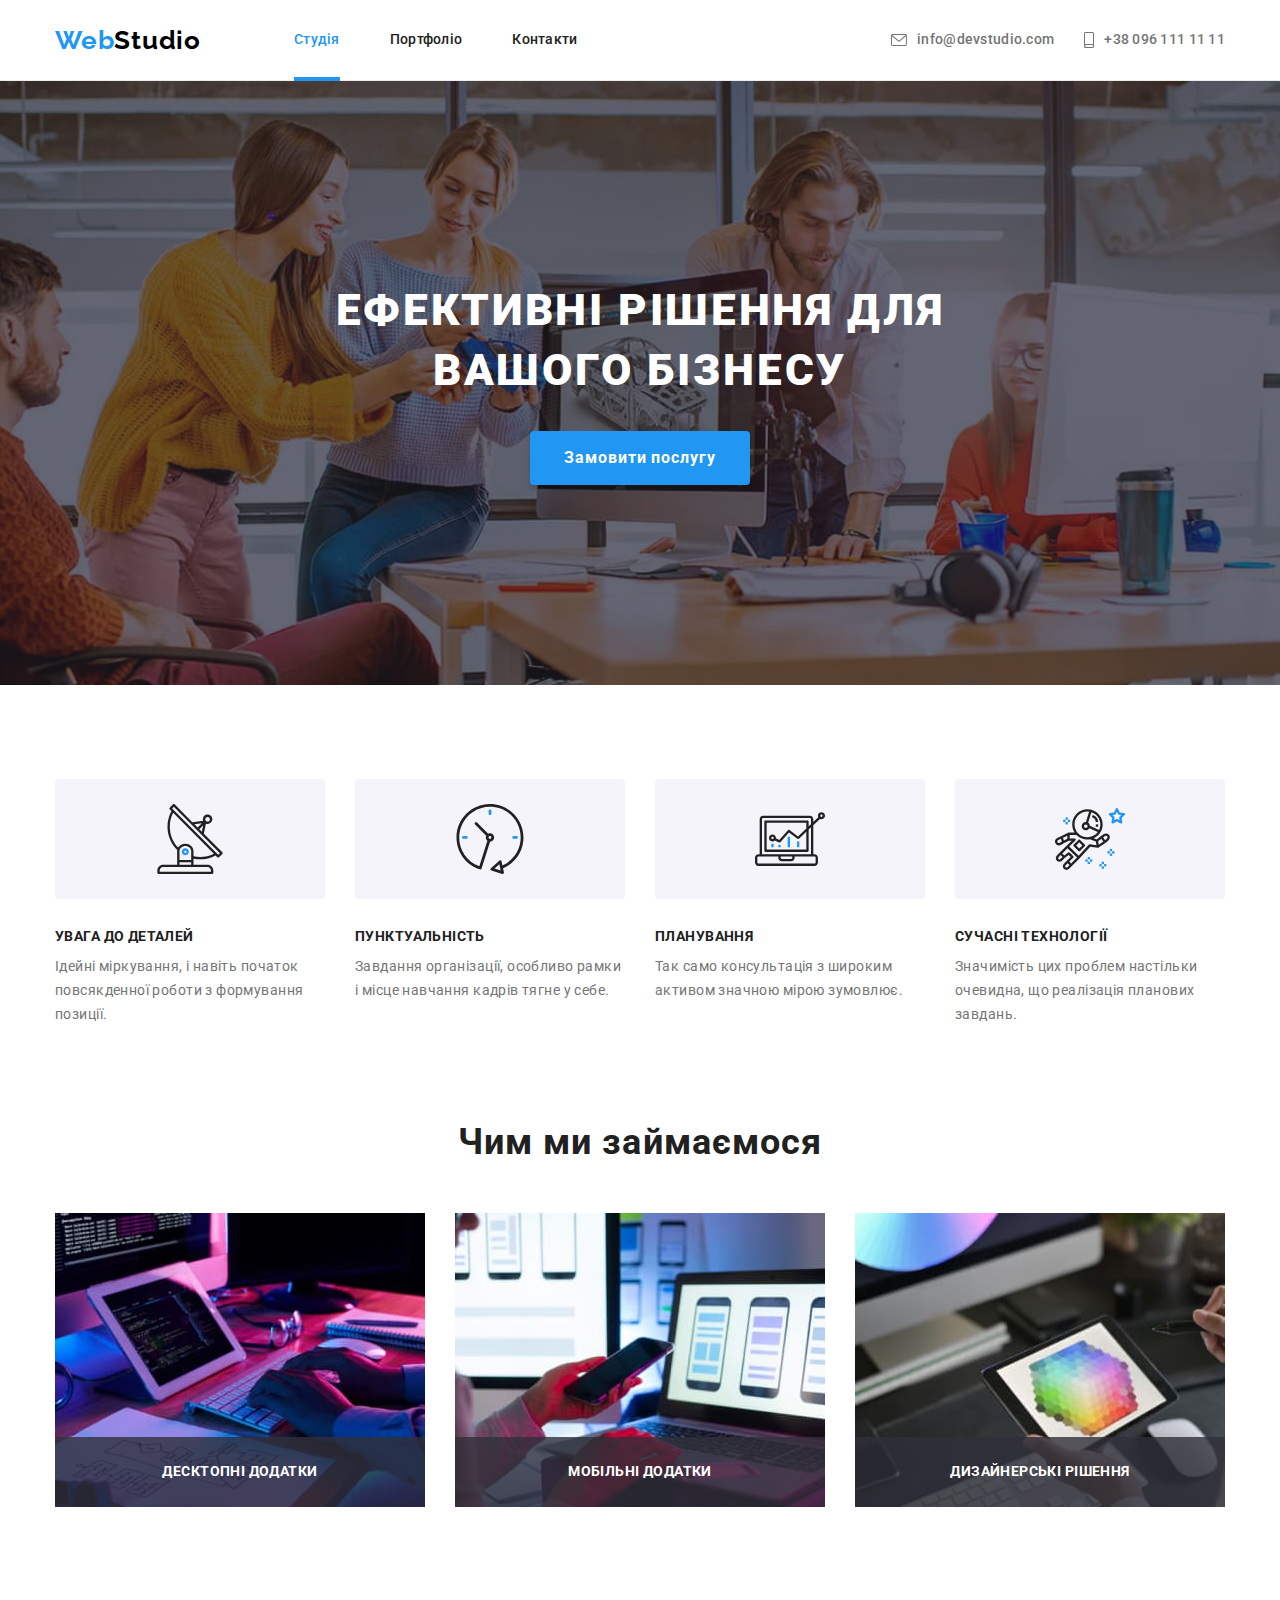
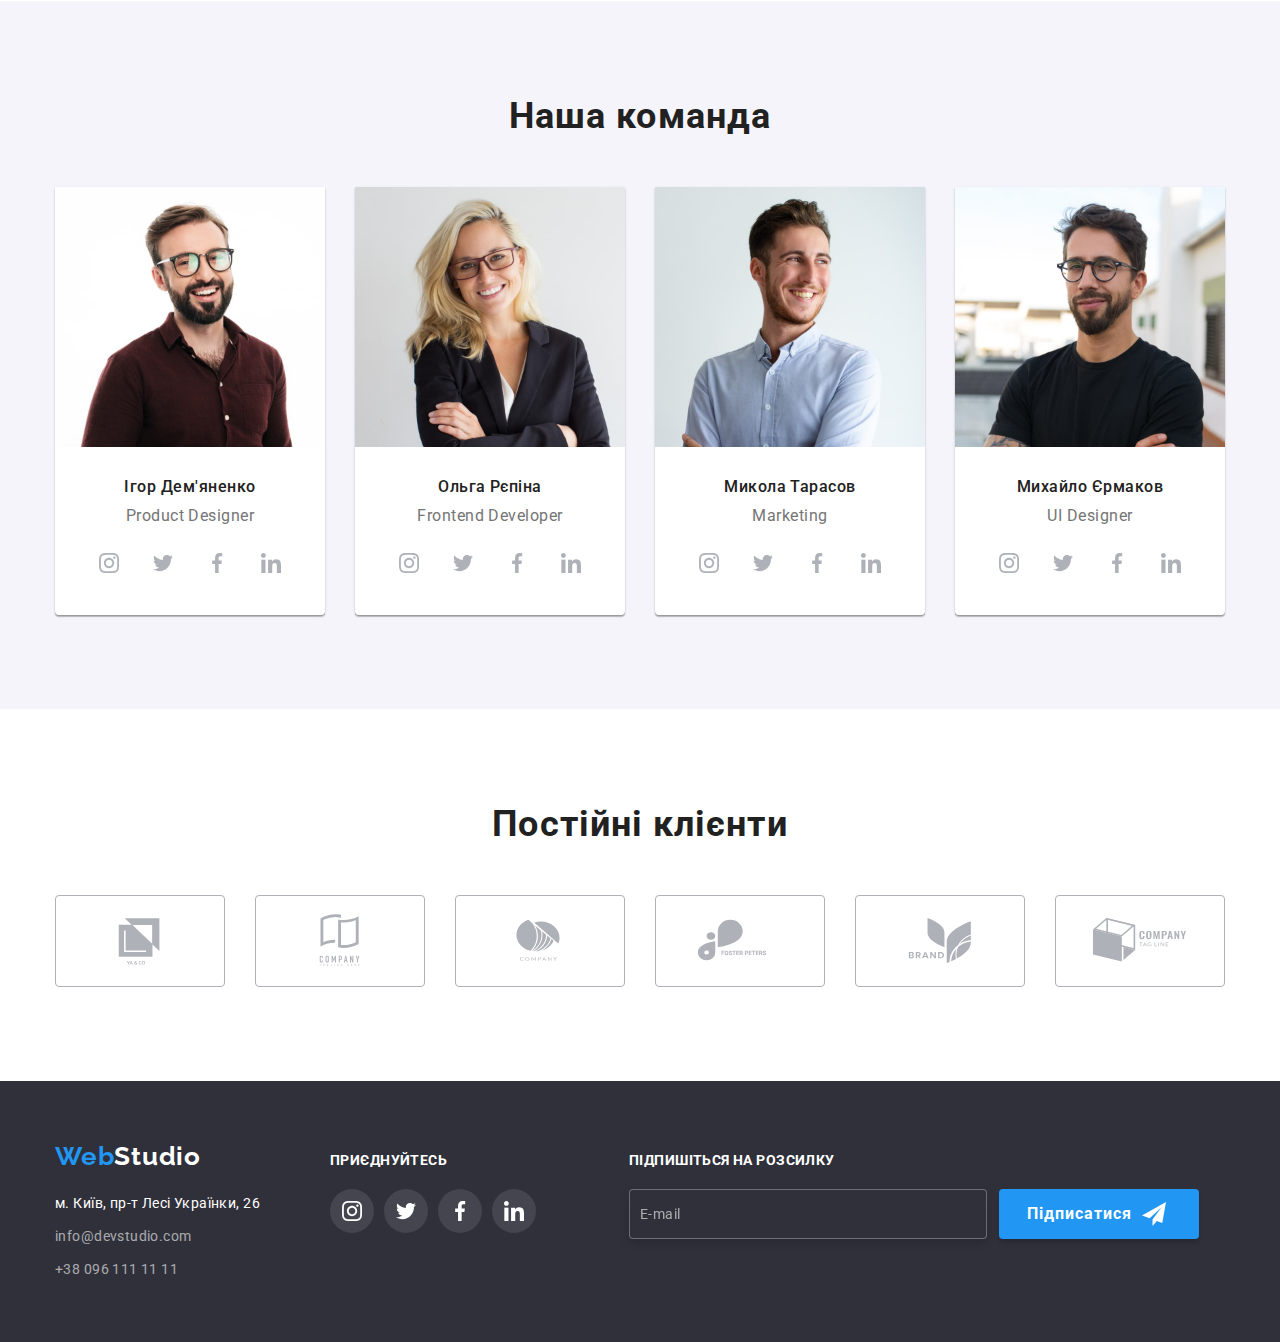
==== commit 80625bbf: "Добавляет 6 дз" ====
--- a/index.html
+++ b/index.html
@@ -822,17 +822,29 @@
                 class="footer-subscription-form-input"
                 name="user_email"
                 placeholder="E-mail"
+                required
               />
             </form>
             <button
+              type="submit"
               class="footer-subscription-button button button-primary"
-            ></button>
+            >
+              Підписатися<svg
+                lang="uk"
+                aria-label="іконка літачка"
+                class="footer-subscription-button-icon"
+                width="24"
+                height="24"
+              >
+                <use href="./images/sprite.svg#icon-send"></use>
+              </svg>
+            </button>
           </div>
         </div>
       </div>
     </footer>
 
-    <div class="backdrop" is-hidden data-modal>
+    <div class="backdrop is-hidden" data-modal>
       <div class="modal">
         <button
           type="button"
--- a/css/styles.css
+++ b/css/styles.css
@@ -460,7 +460,11 @@
 .footer-container{
   display: flex;  
   align-items: baseline;
-  gap: 70px;
+  /* gap: 70px; */
+}
+.footer-address-wrapper{
+  /* width: 231px; */
+  margin-right: 70px;
 }
 .address {
   margin-top: 20px;
@@ -505,8 +509,15 @@
 .footer-social-link:focus{
   background-color: var(--accent-color);
 }
+
+/* ////////////////////////////////////////// */
+
 .footer-subscription-text{
   margin-bottom: 20px;
+}
+.footer-subscription-wrapper {
+  display: flex;
+  align-items: center;
 }
 .footer-subscription-form-input{
   width: 358px;
@@ -518,7 +529,7 @@
 
 
   border: 1px solid rgba(255, 255, 255, 0.3);
-    /* filter: drop-shadow(0px 4px 4px rgba(0, 0, 0, 0.15)); */
+    filter: drop-shadow(0px 4px 4px rgba(0, 0, 0, 0.15));
     border-radius: 4px;
 }
 .footer-subscription-form-input::placeholder {
@@ -531,29 +542,24 @@
 .footer-subscription-form-input:focus {
   outline: none;  
 }
-.footer-subscription-button{
+.footer-subscription-button{ 
+  display: flex;
+  align-items: center;
   margin-left: 12px;
-}
-.footer-subscription-wrapper{
-  display: flex;
-  align-items: center;
-}
-
-
-
-
-/* .current {  
-  color: var(--accent-color);
-}
-.current::after{
-  position: absolute;
-  content: "";
-  display: block;
-  width: 100%;
-  height: 4px;
-  bottom: 0; 
-  background-color: var(--accent-color);
-} */
+  min-height: 50px;
+  min-width: 200px;
+  padding: 10px 28px;
+  margin-top: 0; 
+  border: none; 
+}
+.footer-subscription-button-icon{
+  margin-left: 10px;
+}
+
+
+
+
+
 /* ///////////////////////////////////////////// */
 /*    ///   portfolio   ///    */
 
@@ -779,7 +785,8 @@
   margin-right: 7px; 
   border: 2px solid var(--primary-color);
   border-radius: 4%;
-  
+  transition: background-color var(--transition-dur-and-func),
+              border-color var(--transition-dur-and-func); 
 }
 .modal-form-own-checkbox-icon{
  display: none; 
@@ -794,9 +801,8 @@
  
 }
 .modal-form-check:focus + .modal-form-own-checkbox{
-  box-shadow: 0px 1px 1px rgba(0, 0, 0, 0.12),
-      0px 4px 4px rgba(0, 0, 0, 0.06),
-      1px 4px 6px rgba(0, 0, 0, 0.16);
+  background-color: var(--accent-color);
+  border-color: var(--accent-color);
 
 }
 .checkbox-link{
@@ -812,6 +818,7 @@
   padding: 10px 52px;  
   margin-left: auto;
   margin-right: auto;
+  
 } 
 
 
